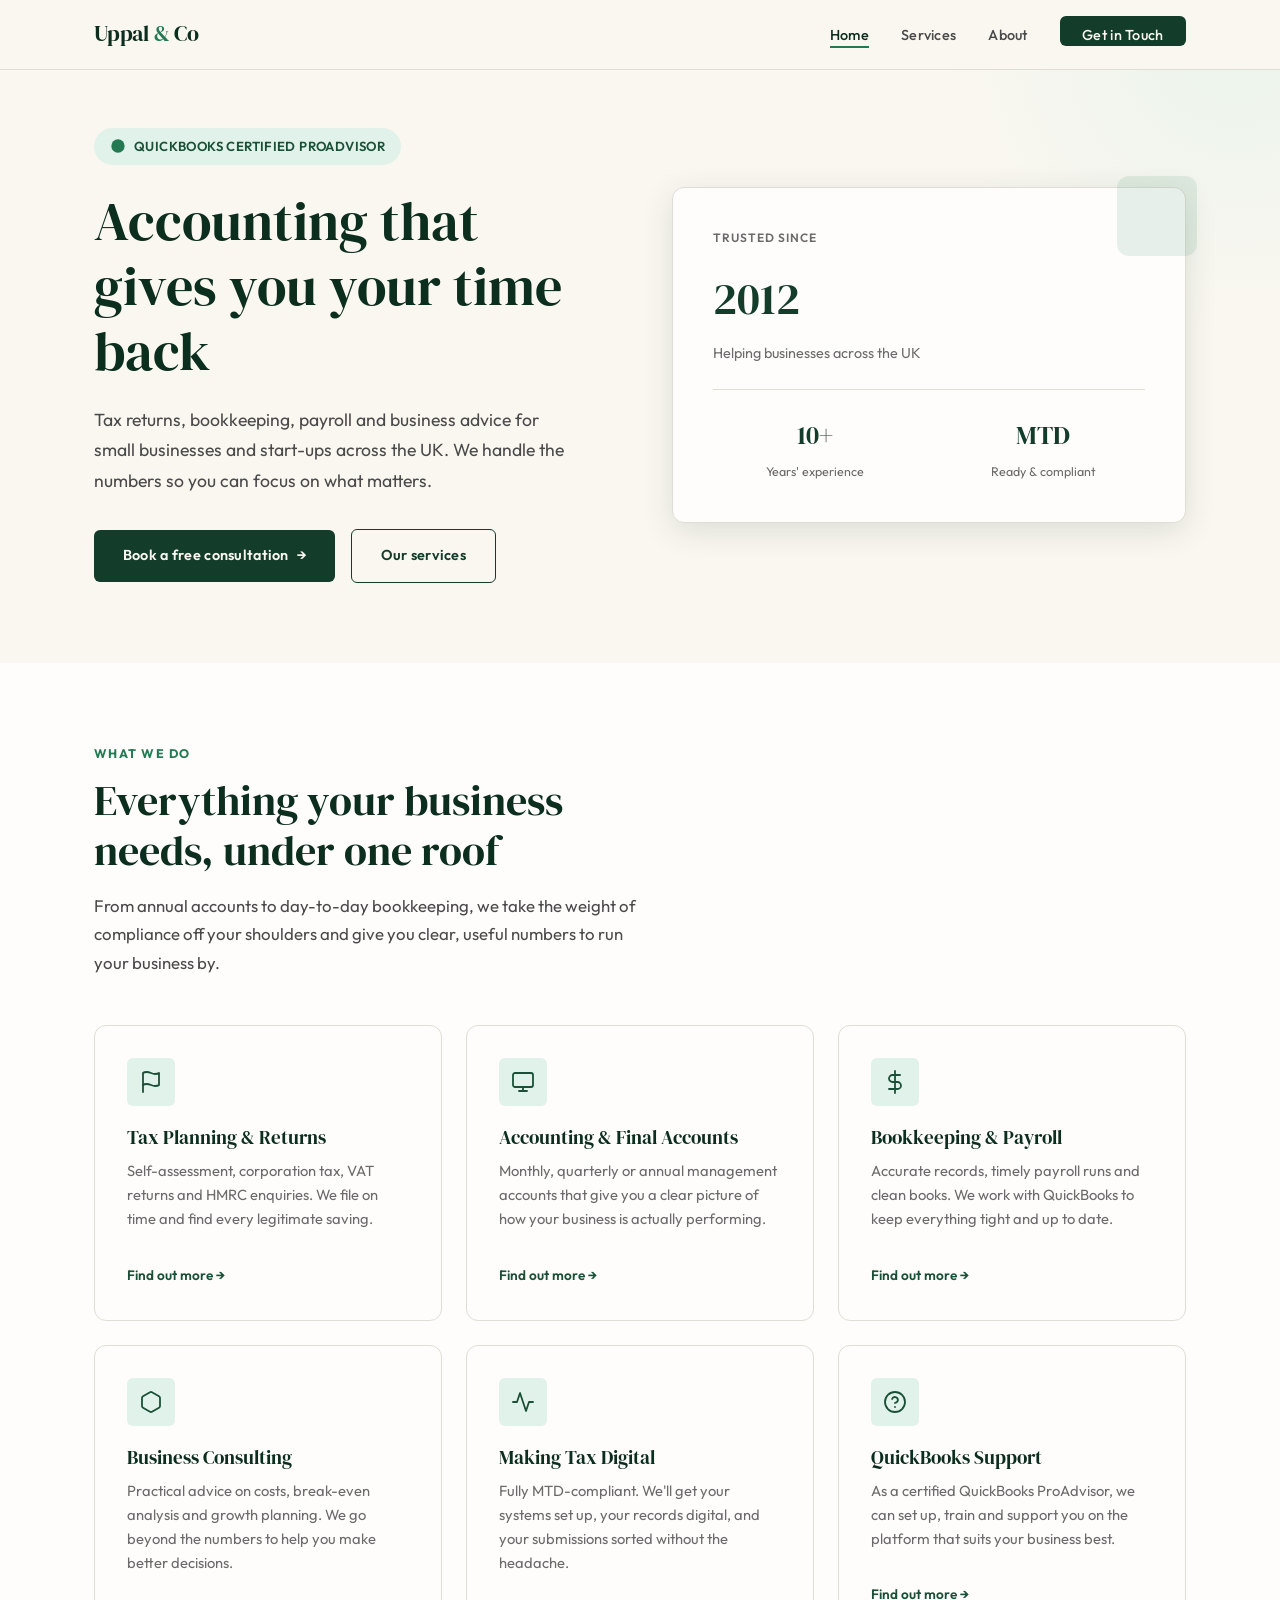
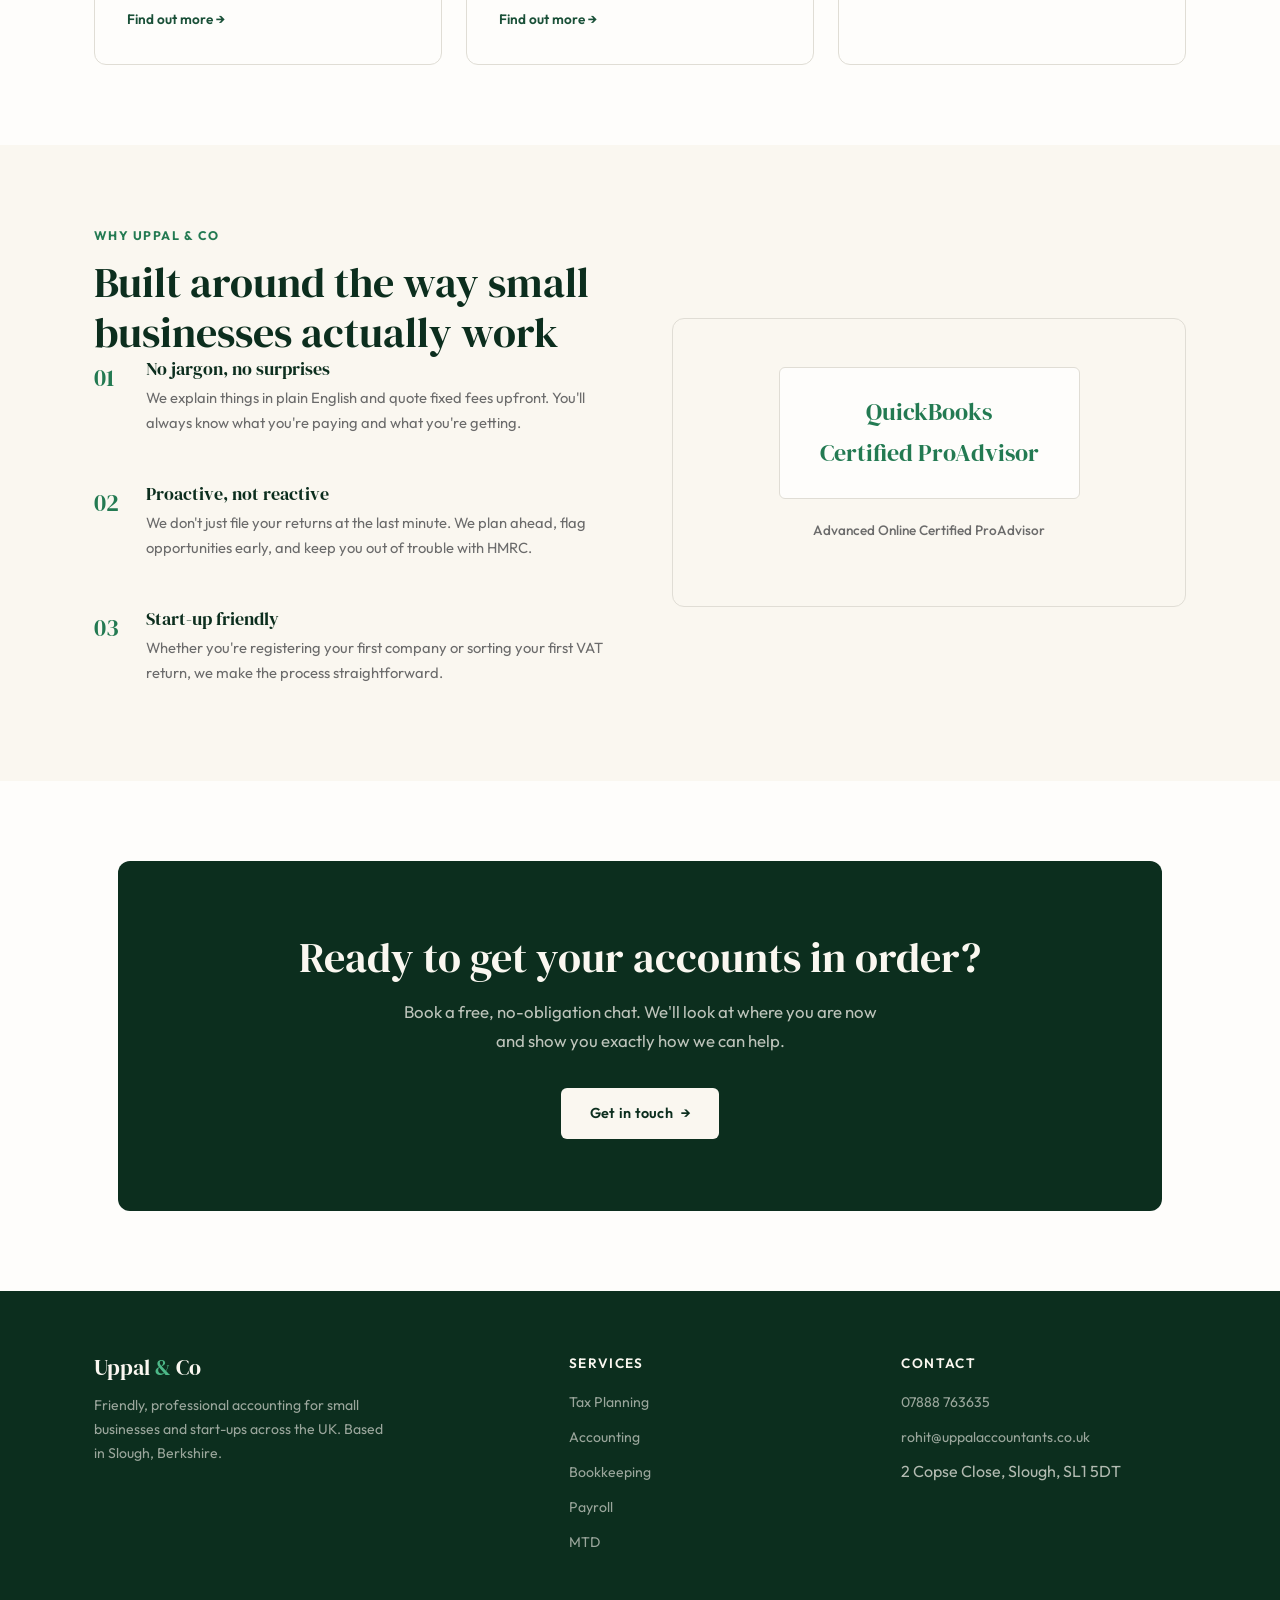
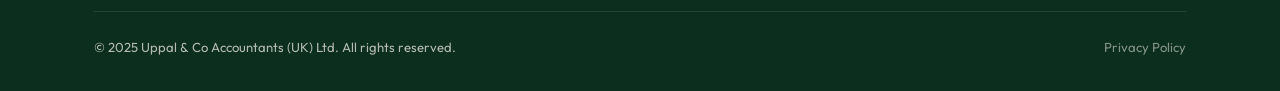
==== index.html @ 0b5987cd "Initial build: Uppal & Co portfolio site" ====
<!DOCTYPE html>
<html lang="en-GB">
<head>
    <meta charset="UTF-8">
    <meta name="viewport" content="width=device-width, initial-scale=1.0">
    <title>Uppal &amp; Co Accountants — Accounting, Tax &amp; Bookkeeping in Slough</title>
    <meta name="description" content="Friendly, professional accounting, tax planning and bookkeeping for small businesses and start-ups across the UK. Based in Slough.">
    <link rel="preconnect" href="https://fonts.googleapis.com">
    <link rel="preconnect" href="https://fonts.gstatic.com" crossorigin>
    <link href="https://fonts.googleapis.com/css2?family=DM+Serif+Display&family=Outfit:wght@300;400;500;600;700&display=swap" rel="stylesheet">
    <link rel="stylesheet" href="css/styles.css">
</head>
<body>

    <!-- Navigation -->
    <nav class="nav">
        <div class="nav-inner">
            <a href="index.html" class="nav-logo">Uppal <span>&amp;</span> Co</a>
            <ul class="nav-links">
                <li><a href="index.html" class="active">Home</a></li>
                <li><a href="services.html">Services</a></li>
                <li><a href="about.html">About</a></li>
                <li><a href="contact.html" class="nav-cta">Get in Touch</a></li>
            </ul>
            <button class="nav-toggle" aria-label="Toggle navigation">
                <span></span>
                <span></span>
                <span></span>
            </button>
        </div>
    </nav>

    <!-- Hero -->
    <section class="hero">
        <div class="container hero-inner">
            <div class="hero-content">
                <div class="hero-badge">
                    <svg viewBox="0 0 24 24"><path d="M9 12l2 2 4-4"/><circle cx="12" cy="12" r="10"/></svg>
                    QuickBooks Certified ProAdvisor
                </div>
                <h1>Accounting that gives you your time back</h1>
                <p class="hero-sub">Tax returns, bookkeeping, payroll and business advice for small businesses and start-ups across the UK. We handle the numbers so you can focus on what matters.</p>
                <div class="hero-actions">
                    <a href="contact.html" class="btn btn-primary btn-arrow">Book a free consultation</a>
                    <a href="services.html" class="btn btn-outline">Our services</a>
                </div>
            </div>
            <div class="hero-visual fade-up">
                <div class="hero-card">
                    <div class="hero-card-accent"></div>
                    <div class="hero-card-label">Trusted Since</div>
                    <div class="hero-card-stat">2012</div>
                    <div class="hero-card-desc">Helping businesses across the UK</div>
                    <div class="hero-stat-row">
                        <div class="hero-mini-stat">
                            <div class="number">10+</div>
                            <div class="label">Years' experience</div>
                        </div>
                        <div class="hero-mini-stat">
                            <div class="number">MTD</div>
                            <div class="label">Ready &amp; compliant</div>
                        </div>
                    </div>
                </div>
            </div>
        </div>
    </section>

    <!-- Services Overview -->
    <section class="section" id="services">
        <div class="container">
            <div class="section-header fade-up">
                <div class="section-label">What We Do</div>
                <h2>Everything your business needs, under one roof</h2>
                <p>From annual accounts to day-to-day bookkeeping, we take the weight of compliance off your shoulders and give you clear, useful numbers to run your business by.</p>
            </div>
            <div class="services-grid">
                <div class="service-card fade-up">
                    <div class="service-card-icon">
                        <svg viewBox="0 0 24 24"><path d="M4 15s1-1 4-1 5 2 8 2 4-1 4-1V3s-1 1-4 1-5-2-8-2-4 1-4 1z"/><line x1="4" y1="22" x2="4" y2="15"/></svg>
                    </div>
                    <h3>Tax Planning &amp; Returns</h3>
                    <p>Self-assessment, corporation tax, VAT returns and HMRC enquiries. We file on time and find every legitimate saving.</p>
                    <a href="services.html" class="service-card-link">Find out more →</a>
                </div>
                <div class="service-card fade-up">
                    <div class="service-card-icon">
                        <svg viewBox="0 0 24 24"><rect x="2" y="3" width="20" height="14" rx="2" ry="2"/><line x1="8" y1="21" x2="16" y2="21"/><line x1="12" y1="17" x2="12" y2="21"/></svg>
                    </div>
                    <h3>Accounting &amp; Final Accounts</h3>
                    <p>Monthly, quarterly or annual management accounts that give you a clear picture of how your business is actually performing.</p>
                    <a href="services.html" class="service-card-link">Find out more →</a>
                </div>
                <div class="service-card fade-up">
                    <div class="service-card-icon">
                        <svg viewBox="0 0 24 24"><path d="M12 1v22M17 5H9.5a3.5 3.5 0 000 7h5a3.5 3.5 0 010 7H6"/></svg>
                    </div>
                    <h3>Bookkeeping &amp; Payroll</h3>
                    <p>Accurate records, timely payroll runs and clean books. We work with QuickBooks to keep everything tight and up to date.</p>
                    <a href="services.html" class="service-card-link">Find out more →</a>
                </div>
                <div class="service-card fade-up">
                    <div class="service-card-icon">
                        <svg viewBox="0 0 24 24"><path d="M21 16V8a2 2 0 00-1-1.73l-7-4a2 2 0 00-2 0l-7 4A2 2 0 003 8v8a2 2 0 001 1.73l7 4a2 2 0 002 0l7-4A2 2 0 0021 16z"/></svg>
                    </div>
                    <h3>Business Consulting</h3>
                    <p>Practical advice on costs, break-even analysis and growth planning. We go beyond the numbers to help you make better decisions.</p>
                    <a href="services.html" class="service-card-link">Find out more →</a>
                </div>
                <div class="service-card fade-up">
                    <div class="service-card-icon">
                        <svg viewBox="0 0 24 24"><polyline points="22 12 18 12 15 21 9 3 6 12 2 12"/></svg>
                    </div>
                    <h3>Making Tax Digital</h3>
                    <p>Fully MTD-compliant. We'll get your systems set up, your records digital, and your submissions sorted without the headache.</p>
                    <a href="services.html" class="service-card-link">Find out more →</a>
                </div>
                <div class="service-card fade-up">
                    <div class="service-card-icon">
                        <svg viewBox="0 0 24 24"><circle cx="12" cy="12" r="10"/><path d="M9.09 9a3 3 0 015.83 1c0 2-3 3-3 3"/><line x1="12" y1="17" x2="12.01" y2="17"/></svg>
                    </div>
                    <h3>QuickBooks Support</h3>
                    <p>As a certified QuickBooks ProAdvisor, we can set up, train and support you on the platform that suits your business best.</p>
                    <a href="services.html" class="service-card-link">Find out more →</a>
                </div>
            </div>
        </div>
    </section>

    <!-- Why Choose Us -->
    <section class="section section-cream">
        <div class="container">
            <div class="trust-grid">
                <div class="fade-up">
                    <div class="section-label">Why Uppal &amp; Co</div>
                    <h2>Built around the way small businesses actually work</h2>
                    <div class="trust-features">
                        <div class="trust-feature">
                            <div class="trust-feature-num">01</div>
                            <div>
                                <h4>No jargon, no surprises</h4>
                                <p>We explain things in plain English and quote fixed fees upfront. You'll always know what you're paying and what you're getting.</p>
                            </div>
                        </div>
                        <div class="trust-feature">
                            <div class="trust-feature-num">02</div>
                            <div>
                                <h4>Proactive, not reactive</h4>
                                <p>We don't just file your returns at the last minute. We plan ahead, flag opportunities early, and keep you out of trouble with HMRC.</p>
                            </div>
                        </div>
                        <div class="trust-feature">
                            <div class="trust-feature-num">03</div>
                            <div>
                                <h4>Start-up friendly</h4>
                                <p>Whether you're registering your first company or sorting your first VAT return, we make the process straightforward.</p>
                            </div>
                        </div>
                    </div>
                </div>
                <div class="trust-image fade-up">
                    <div class="qb-badge">
                        <img src="https://quickbooks.intuit.com/cas/dam/IMAGE/A4rgc9ura/intuit-quickbooks-logo-horz.png" alt="QuickBooks Certified ProAdvisor" onerror="this.parentElement.innerHTML='<div style=&quot;font-family:DM Serif Display,serif;font-size:1.5rem;color:#237A52&quot;>QuickBooks<br>Certified ProAdvisor</div>'">
                    </div>
                    <p class="qb-text">Advanced Online Certified ProAdvisor</p>
                </div>
            </div>
        </div>
    </section>

    <!-- CTA -->
    <section class="section">
        <div class="container">
            <div class="cta-banner fade-up">
                <h2>Ready to get your accounts in order?</h2>
                <p>Book a free, no-obligation chat. We'll look at where you are now and show you exactly how we can help.</p>
                <a href="contact.html" class="btn btn-primary btn-arrow">Get in touch</a>
            </div>
        </div>
    </section>

    <!-- Footer -->
    <footer class="footer">
        <div class="container">
            <div class="footer-inner">
                <div class="footer-brand">
                    <h3>Uppal <span>&amp;</span> Co</h3>
                    <p>Friendly, professional accounting for small businesses and start-ups across the UK. Based in Slough, Berkshire.</p>
                </div>
                <div class="footer-col">
                    <h4>Services</h4>
                    <ul>
                        <li><a href="services.html">Tax Planning</a></li>
                        <li><a href="services.html">Accounting</a></li>
                        <li><a href="services.html">Bookkeeping</a></li>
                        <li><a href="services.html">Payroll</a></li>
                        <li><a href="services.html">MTD</a></li>
                    </ul>
                </div>
                <div class="footer-col">
                    <h4>Contact</h4>
                    <ul>
                        <li><a href="tel:+447888763635">07888 763635</a></li>
                        <li><a href="mailto:rohit@uppalaccountants.co.uk">rohit@uppalaccountants.co.uk</a></li>
                        <li>2 Copse Close, Slough, SL1 5DT</li>
                    </ul>
                </div>
            </div>
            <div class="footer-bottom">
                <span>&copy; 2025 Uppal &amp; Co Accountants (UK) Ltd. All rights reserved.</span>
                <div class="footer-legal">
                    <a href="#">Privacy Policy</a>
                </div>
            </div>
        </div>
    </footer>

    <script src="js/main.js"></script>
</body>
</html>
---- css/styles.css ----
/* ===================================
   Uppal & Co Accountants — Redesign
   Palette: Forest green + warm cream
   Fonts: DM Serif Display + Outfit
   =================================== */

/* --- Reset & Base --- */
*, *::before, *::after {
    margin: 0;
    padding: 0;
    box-sizing: border-box;
}

:root {
    --green-900: #0C2E1E;
    --green-800: #133D2A;
    --green-700: #1A5038;
    --green-600: #237A52;
    --green-500: #2E9B6A;
    --green-400: #4DB888;
    --green-100: #E0F2E9;
    --cream: #FAF7F0;
    --cream-dark: #EDE8DC;
    --warm-white: #FEFDFB;
    --text-dark: #1A1A1A;
    --text-mid: #4A4A4A;
    --text-light: #6B6B6B;
    --border: #E0DDD5;
    --shadow-sm: 0 1px 3px rgba(12, 46, 30, 0.06);
    --shadow-md: 0 4px 16px rgba(12, 46, 30, 0.08);
    --shadow-lg: 0 8px 32px rgba(12, 46, 30, 0.12);
    --radius: 6px;
    --radius-lg: 12px;
    --transition: 0.3s ease;
}

html {
    scroll-behavior: smooth;
    font-size: 16px;
}

body {
    font-family: 'Outfit', sans-serif;
    font-weight: 400;
    line-height: 1.7;
    color: var(--text-dark);
    background-color: var(--warm-white);
    -webkit-font-smoothing: antialiased;
}

img {
    max-width: 100%;
    height: auto;
    display: block;
}

a {
    color: var(--green-700);
    text-decoration: none;
    transition: color var(--transition);
}

a:hover {
    color: var(--green-500);
}

h1, h2, h3, h4 {
    font-family: 'DM Serif Display', serif;
    font-weight: 400;
    line-height: 1.2;
    color: var(--green-900);
}

h1 { font-size: clamp(2.2rem, 5vw, 3.4rem); }
h2 { font-size: clamp(1.8rem, 3.5vw, 2.6rem); }
h3 { font-size: clamp(1.3rem, 2.5vw, 1.6rem); }
h4 { font-size: 1.15rem; }

p {
    color: var(--text-mid);
    margin-bottom: 1rem;
}

.container {
    max-width: 1140px;
    margin: 0 auto;
    padding: 0 1.5rem;
}


/* --- Navigation --- */
.nav {
    position: fixed;
    top: 0;
    left: 0;
    right: 0;
    z-index: 1000;
    background: rgba(250, 247, 240, 0.92);
    backdrop-filter: blur(12px);
    -webkit-backdrop-filter: blur(12px);
    border-bottom: 1px solid var(--border);
    transition: box-shadow var(--transition);
}

.nav.scrolled {
    box-shadow: var(--shadow-sm);
}

.nav-inner {
    display: flex;
    align-items: center;
    justify-content: space-between;
    padding: 1rem 1.5rem;
    max-width: 1140px;
    margin: 0 auto;
}

.nav-logo {
    font-family: 'DM Serif Display', serif;
    font-size: 1.35rem;
    color: var(--green-900);
    letter-spacing: -0.01em;
}

.nav-logo span {
    color: var(--green-600);
}

.nav-links {
    display: flex;
    align-items: center;
    gap: 2rem;
    list-style: none;
}

.nav-links a {
    font-size: 0.9rem;
    font-weight: 500;
    color: var(--text-mid);
    letter-spacing: 0.02em;
    position: relative;
    padding-bottom: 2px;
}

.nav-links a::after {
    content: '';
    position: absolute;
    bottom: -2px;
    left: 0;
    width: 0;
    height: 2px;
    background: var(--green-600);
    transition: width var(--transition);
}

.nav-links a:hover,
.nav-links a.active {
    color: var(--green-900);
}

.nav-links a:hover::after,
.nav-links a.active::after {
    width: 100%;
}

.nav-cta {
    background: var(--green-800);
    color: var(--cream) !important;
    padding: 0.6rem 1.4rem;
    border-radius: var(--radius);
    font-weight: 500;
    font-size: 0.85rem;
    letter-spacing: 0.02em;
    transition: background var(--transition), transform var(--transition);
}

.nav-cta::after {
    display: none !important;
}

.nav-cta:hover {
    background: var(--green-700);
    color: var(--cream) !important;
    transform: translateY(-1px);
}

/* Mobile nav toggle */
.nav-toggle {
    display: none;
    background: none;
    border: none;
    cursor: pointer;
    padding: 0.5rem;
}

.nav-toggle span {
    display: block;
    width: 22px;
    height: 2px;
    background: var(--green-900);
    margin: 5px 0;
    transition: all var(--transition);
}


/* --- Hero --- */
.hero {
    padding: 8rem 0 5rem;
    background: var(--cream);
    position: relative;
    overflow: hidden;
}

.hero::before {
    content: '';
    position: absolute;
    top: -40%;
    right: -20%;
    width: 600px;
    height: 600px;
    background: radial-gradient(circle, var(--green-100) 0%, transparent 70%);
    opacity: 0.6;
    pointer-events: none;
}

.hero-inner {
    display: grid;
    grid-template-columns: 1fr 1fr;
    gap: 4rem;
    align-items: center;
    position: relative;
}

.hero-badge {
    display: inline-flex;
    align-items: center;
    gap: 0.5rem;
    background: var(--green-100);
    color: var(--green-700);
    font-size: 0.82rem;
    font-weight: 600;
    padding: 0.45rem 1rem;
    border-radius: 100px;
    margin-bottom: 1.5rem;
    letter-spacing: 0.03em;
    text-transform: uppercase;
}

.hero-badge svg {
    width: 16px;
    height: 16px;
    fill: var(--green-600);
}

.hero h1 {
    margin-bottom: 1.25rem;
}

.hero-sub {
    font-size: 1.1rem;
    color: var(--text-mid);
    line-height: 1.75;
    margin-bottom: 2rem;
    max-width: 480px;
}

.hero-actions {
    display: flex;
    gap: 1rem;
    align-items: center;
}

.hero-visual {
    position: relative;
}

.hero-card {
    background: var(--warm-white);
    border: 1px solid var(--border);
    border-radius: var(--radius-lg);
    padding: 2.5rem;
    box-shadow: var(--shadow-lg);
    position: relative;
}

.hero-card-label {
    font-size: 0.75rem;
    font-weight: 600;
    text-transform: uppercase;
    letter-spacing: 0.08em;
    color: var(--text-light);
    margin-bottom: 0.75rem;
}

.hero-card-stat {
    font-family: 'DM Serif Display', serif;
    font-size: 2.8rem;
    color: var(--green-800);
    margin-bottom: 0.25rem;
}

.hero-card-desc {
    font-size: 0.9rem;
    color: var(--text-light);
}

.hero-card-accent {
    position: absolute;
    top: -12px;
    right: -12px;
    width: 80px;
    height: 80px;
    background: var(--green-600);
    border-radius: var(--radius-lg);
    opacity: 0.1;
}

.hero-stat-row {
    display: grid;
    grid-template-columns: 1fr 1fr;
    gap: 1.5rem;
    margin-top: 1.5rem;
    padding-top: 1.5rem;
    border-top: 1px solid var(--border);
}

.hero-mini-stat {
    text-align: center;
}

.hero-mini-stat .number {
    font-family: 'DM Serif Display', serif;
    font-size: 1.6rem;
    color: var(--green-800);
}

.hero-mini-stat .label {
    font-size: 0.78rem;
    color: var(--text-light);
    margin-top: 0.2rem;
}


/* --- Buttons --- */
.btn {
    display: inline-flex;
    align-items: center;
    gap: 0.5rem;
    font-family: 'Outfit', sans-serif;
    font-weight: 600;
    font-size: 0.9rem;
    padding: 0.85rem 1.8rem;
    border-radius: var(--radius);
    border: none;
    cursor: pointer;
    transition: all var(--transition);
    letter-spacing: 0.02em;
    text-decoration: none;
}

.btn-primary {
    background: var(--green-800);
    color: var(--cream);
}

.btn-primary:hover {
    background: var(--green-700);
    color: var(--cream);
    transform: translateY(-2px);
    box-shadow: var(--shadow-md);
}

.btn-outline {
    background: transparent;
    color: var(--green-800);
    border: 1.5px solid var(--green-800);
}

.btn-outline:hover {
    background: var(--green-800);
    color: var(--cream);
    transform: translateY(-2px);
}

.btn-arrow::after {
    content: '→';
    transition: transform var(--transition);
}

.btn-arrow:hover::after {
    transform: translateX(3px);
}


/* --- Section Shared --- */
.section {
    padding: 5rem 0;
}

.section-cream {
    background: var(--cream);
}

.section-green {
    background: var(--green-900);
    color: var(--cream);
}

.section-green h2,
.section-green h3,
.section-green h4 {
    color: var(--cream);
}

.section-green p {
    color: rgba(250, 247, 240, 0.8);
}

.section-label {
    font-size: 0.78rem;
    font-weight: 700;
    text-transform: uppercase;
    letter-spacing: 0.12em;
    color: var(--green-600);
    margin-bottom: 0.75rem;
}

.section-green .section-label {
    color: var(--green-400);
}

.section-header {
    max-width: 560px;
    margin-bottom: 3rem;
}

.section-header.centered {
    text-align: center;
    margin-left: auto;
    margin-right: auto;
}

.section-header p {
    margin-top: 1rem;
    font-size: 1.05rem;
}


/* --- Services Grid (Homepage) --- */
.services-grid {
    display: grid;
    grid-template-columns: repeat(3, 1fr);
    gap: 1.5rem;
}

.service-card {
    background: var(--warm-white);
    border: 1px solid var(--border);
    border-radius: var(--radius-lg);
    padding: 2rem;
    transition: all var(--transition);
    position: relative;
    overflow: hidden;
}

.service-card:hover {
    transform: translateY(-4px);
    box-shadow: var(--shadow-md);
    border-color: var(--green-400);
}

.service-card-icon {
    width: 48px;
    height: 48px;
    background: var(--green-100);
    border-radius: var(--radius);
    display: flex;
    align-items: center;
    justify-content: center;
    margin-bottom: 1.25rem;
}

.service-card-icon svg {
    width: 24px;
    height: 24px;
    stroke: var(--green-700);
    fill: none;
    stroke-width: 1.8;
    stroke-linecap: round;
    stroke-linejoin: round;
}

.service-card h3 {
    margin-bottom: 0.6rem;
    font-size: 1.2rem;
}

.service-card p {
    font-size: 0.92rem;
    line-height: 1.65;
    color: var(--text-light);
}

.service-card-link {
    display: inline-flex;
    align-items: center;
    gap: 0.4rem;
    font-size: 0.85rem;
    font-weight: 600;
    color: var(--green-700);
    margin-top: 1rem;
}

.service-card-link:hover {
    gap: 0.6rem;
}


/* --- Why Choose Us / Trust --- */
.trust-grid {
    display: grid;
    grid-template-columns: 1fr 1fr;
    gap: 4rem;
    align-items: center;
}

.trust-features {
    display: flex;
    flex-direction: column;
    gap: 2rem;
}

.trust-feature {
    display: flex;
    gap: 1.25rem;
    align-items: flex-start;
}

.trust-feature-num {
    font-family: 'DM Serif Display', serif;
    font-size: 1.5rem;
    color: var(--green-600);
    min-width: 32px;
}

.trust-feature h4 {
    margin-bottom: 0.3rem;
}

.trust-feature p {
    font-size: 0.92rem;
    color: var(--text-light);
}

.trust-image {
    background: var(--cream);
    border-radius: var(--radius-lg);
    padding: 3rem;
    text-align: center;
    border: 1px solid var(--border);
}

.trust-image .qb-badge {
    display: inline-block;
    background: var(--warm-white);
    padding: 1.5rem 2.5rem;
    border-radius: var(--radius);
    border: 1px solid var(--border);
    margin-bottom: 1.25rem;
}

.trust-image .qb-badge img {
    height: 60px;
    margin: 0 auto;
}

.trust-image .qb-text {
    font-size: 0.85rem;
    color: var(--text-light);
    font-weight: 500;
}


/* --- CTA Banner --- */
.cta-banner {
    text-align: center;
    padding: 4.5rem 2rem;
    border-radius: var(--radius-lg);
    background: var(--green-900);
    color: var(--cream);
    margin: 0 1.5rem;
}

.cta-banner h2 {
    color: var(--cream);
    margin-bottom: 1rem;
}

.cta-banner p {
    color: rgba(250, 247, 240, 0.75);
    max-width: 500px;
    margin: 0 auto 2rem;
    font-size: 1.05rem;
}

.cta-banner .btn-primary {
    background: var(--cream);
    color: var(--green-900);
}

.cta-banner .btn-primary:hover {
    background: var(--cream-dark);
    color: var(--green-900);
}


/* --- Services Page --- */
.services-hero {
    padding: 8rem 0 3rem;
    background: var(--cream);
}

.service-detail {
    padding: 4rem 0;
    border-bottom: 1px solid var(--border);
}

.service-detail:last-of-type {
    border-bottom: none;
}

.service-detail-inner {
    display: grid;
    grid-template-columns: 1fr 1.2fr;
    gap: 4rem;
    align-items: start;
}

.service-detail-inner.reversed {
    grid-template-columns: 1.2fr 1fr;
}

.service-detail-inner.reversed .service-detail-content {
    order: 2;
}

.service-detail-inner.reversed .service-detail-list {
    order: 1;
}

.service-detail h3 {
    margin-bottom: 1rem;
}

.service-detail p {
    font-size: 0.95rem;
}

.service-list {
    list-style: none;
    display: flex;
    flex-direction: column;
    gap: 0.65rem;
}

.service-list li {
    display: flex;
    align-items: center;
    gap: 0.75rem;
    font-size: 0.92rem;
    color: var(--text-mid);
    padding: 0.6rem 1rem;
    background: var(--cream);
    border-radius: var(--radius);
    border: 1px solid var(--border);
}

.service-list li svg {
    width: 18px;
    height: 18px;
    stroke: var(--green-600);
    fill: none;
    stroke-width: 2;
    flex-shrink: 0;
}


/* --- About Page --- */
.about-hero {
    padding: 8rem 0 3rem;
    background: var(--cream);
}

.about-content {
    display: grid;
    grid-template-columns: 1fr 1fr;
    gap: 4rem;
    align-items: start;
}

.about-values {
    display: grid;
    grid-template-columns: 1fr 1fr;
    gap: 1.5rem;
    margin-top: 3rem;
}

.value-card {
    background: var(--cream);
    border: 1px solid var(--border);
    border-radius: var(--radius-lg);
    padding: 1.75rem;
}

.value-card h4 {
    margin-bottom: 0.5rem;
}

.value-card p {
    font-size: 0.88rem;
    color: var(--text-light);
}

.credential-block {
    background: var(--warm-white);
    border: 1px solid var(--border);
    border-radius: var(--radius-lg);
    padding: 2.5rem;
    text-align: center;
}

.credential-block .badge-img {
    height: 80px;
    margin: 0 auto 1.25rem;
}

.credential-block h3 {
    margin-bottom: 0.5rem;
    font-size: 1.3rem;
}

.credential-block p {
    font-size: 0.9rem;
    color: var(--text-light);
    max-width: 360px;
    margin: 0 auto;
}


/* --- Contact Page --- */
.contact-hero {
    padding: 8rem 0 3rem;
    background: var(--cream);
}

.contact-grid {
    display: grid;
    grid-template-columns: 1fr 1.3fr;
    gap: 3rem;
}

.contact-info-block {
    display: flex;
    flex-direction: column;
    gap: 2rem;
}

.contact-item {
    display: flex;
    gap: 1rem;
    align-items: flex-start;
}

.contact-item-icon {
    width: 44px;
    height: 44px;
    background: var(--green-100);
    border-radius: var(--radius);
    display: flex;
    align-items: center;
    justify-content: center;
    flex-shrink: 0;
}

.contact-item-icon svg {
    width: 20px;
    height: 20px;
    stroke: var(--green-700);
    fill: none;
    stroke-width: 1.8;
}

.contact-item h4 {
    font-family: 'Outfit', sans-serif;
    font-weight: 600;
    font-size: 0.9rem;
    margin-bottom: 0.25rem;
}

.contact-item p,
.contact-item a {
    font-size: 0.92rem;
    color: var(--text-mid);
}

.contact-form {
    background: var(--cream);
    border: 1px solid var(--border);
    border-radius: var(--radius-lg);
    padding: 2.5rem;
}

.contact-form h3 {
    margin-bottom: 1.5rem;
}

.form-group {
    margin-bottom: 1.25rem;
}

.form-group label {
    display: block;
    font-size: 0.85rem;
    font-weight: 600;
    color: var(--text-dark);
    margin-bottom: 0.4rem;
}

.form-group input,
.form-group textarea,
.form-group select {
    width: 100%;
    font-family: 'Outfit', sans-serif;
    font-size: 0.92rem;
    padding: 0.75rem 1rem;
    border: 1px solid var(--border);
    border-radius: var(--radius);
    background: var(--warm-white);
    color: var(--text-dark);
    transition: border-color var(--transition);
}

.form-group input:focus,
.form-group textarea:focus,
.form-group select:focus {
    outline: none;
    border-color: var(--green-600);
}

.form-group textarea {
    resize: vertical;
    min-height: 120px;
}

.form-row {
    display: grid;
    grid-template-columns: 1fr 1fr;
    gap: 1rem;
}


/* --- Map --- */
.map-section {
    margin-top: 3rem;
}

.map-wrapper {
    border-radius: var(--radius-lg);
    overflow: hidden;
    border: 1px solid var(--border);
    height: 350px;
}

.map-wrapper iframe {
    width: 100%;
    height: 100%;
    border: none;
}


/* --- Footer --- */
.footer {
    background: var(--green-900);
    color: rgba(250, 247, 240, 0.7);
    padding: 4rem 0 2rem;
}

.footer-inner {
    display: grid;
    grid-template-columns: 1.5fr 1fr 1fr;
    gap: 3rem;
    margin-bottom: 3rem;
}

.footer-brand h3 {
    font-size: 1.4rem;
    color: var(--cream);
    margin-bottom: 0.75rem;
}

.footer-brand h3 span {
    color: var(--green-400);
}

.footer-brand p {
    font-size: 0.88rem;
    color: rgba(250, 247, 240, 0.6);
    max-width: 300px;
}

.footer-col h4 {
    font-family: 'Outfit', sans-serif;
    font-weight: 600;
    font-size: 0.85rem;
    text-transform: uppercase;
    letter-spacing: 0.1em;
    color: var(--cream);
    margin-bottom: 1rem;
}

.footer-col ul {
    list-style: none;
}

.footer-col ul li {
    margin-bottom: 0.5rem;
}

.footer-col ul a {
    color: rgba(250, 247, 240, 0.6);
    font-size: 0.88rem;
    transition: color var(--transition);
}

.footer-col ul a:hover {
    color: var(--cream);
}

.footer-bottom {
    border-top: 1px solid rgba(250, 247, 240, 0.1);
    padding-top: 1.5rem;
    display: flex;
    justify-content: space-between;
    align-items: center;
    font-size: 0.82rem;
}

.footer-legal {
    display: flex;
    gap: 1.5rem;
}

.footer-legal a {
    color: rgba(250, 247, 240, 0.5);
}

.footer-legal a:hover {
    color: var(--cream);
}


/* --- Animations --- */
.fade-up {
    opacity: 0;
    transform: translateY(24px);
    transition: opacity 0.6s ease, transform 0.6s ease;
}

.fade-up.visible {
    opacity: 1;
    transform: translateY(0);
}


/* --- Responsive --- */
@media (max-width: 968px) {
    .hero-inner {
        grid-template-columns: 1fr;
        gap: 2.5rem;
    }

    .hero-visual {
        max-width: 420px;
    }

    .services-grid {
        grid-template-columns: 1fr 1fr;
    }

    .trust-grid {
        grid-template-columns: 1fr;
        gap: 2.5rem;
    }

    .service-detail-inner,
    .service-detail-inner.reversed {
        grid-template-columns: 1fr;
        gap: 2rem;
    }

    .service-detail-inner.reversed .service-detail-content,
    .service-detail-inner.reversed .service-detail-list {
        order: unset;
    }

    .about-content {
        grid-template-columns: 1fr;
        gap: 2.5rem;
    }

    .about-values {
        grid-template-columns: 1fr 1fr;
    }

    .contact-grid {
        grid-template-columns: 1fr;
    }

    .footer-inner {
        grid-template-columns: 1fr 1fr;
    }
}

@media (max-width: 640px) {
    .nav-links {
        display: none;
        position: fixed;
        top: 0;
        left: 0;
        right: 0;
        bottom: 0;
        background: var(--cream);
        flex-direction: column;
        justify-content: center;
        align-items: center;
        gap: 2rem;
        z-index: 999;
    }

    .nav-links.open {
        display: flex;
    }

    .nav-links a {
        font-size: 1.2rem;
    }

    .nav-toggle {
        display: block;
        z-index: 1001;
    }

    .nav-toggle.open span:nth-child(1) {
        transform: rotate(45deg) translate(5px, 5px);
    }

    .nav-toggle.open span:nth-child(2) {
        opacity: 0;
    }

    .nav-toggle.open span:nth-child(3) {
        transform: rotate(-45deg) translate(5px, -5px);
    }

    .hero {
        padding: 7rem 0 3.5rem;
    }

    .hero-actions {
        flex-direction: column;
        align-items: flex-start;
    }

    .services-grid {
        grid-template-columns: 1fr;
    }

    .about-values {
        grid-template-columns: 1fr;
    }

    .form-row {
        grid-template-columns: 1fr;
    }

    .footer-inner {
        grid-template-columns: 1fr;
        gap: 2rem;
    }

    .footer-bottom {
        flex-direction: column;
        gap: 1rem;
        text-align: center;
    }

    .cta-banner {
        margin: 0 0.75rem;
        padding: 3rem 1.5rem;
    }
}
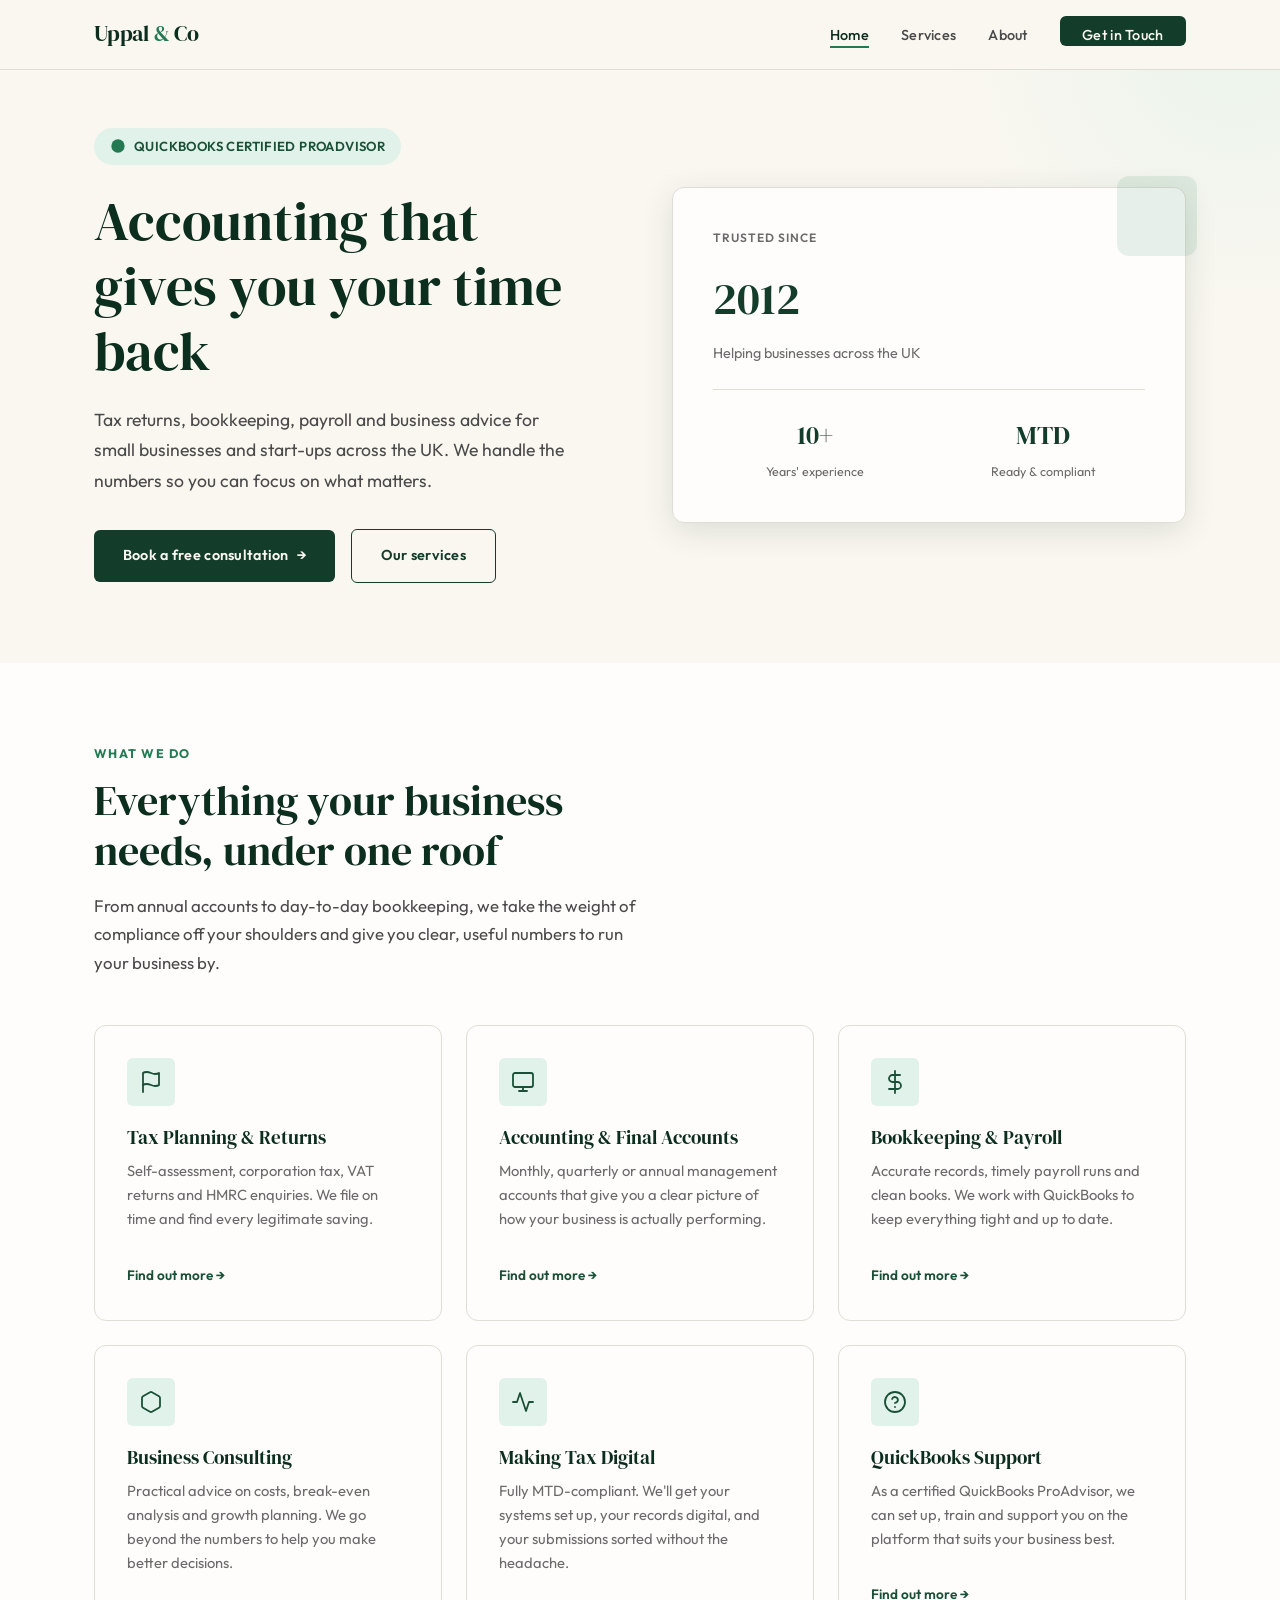
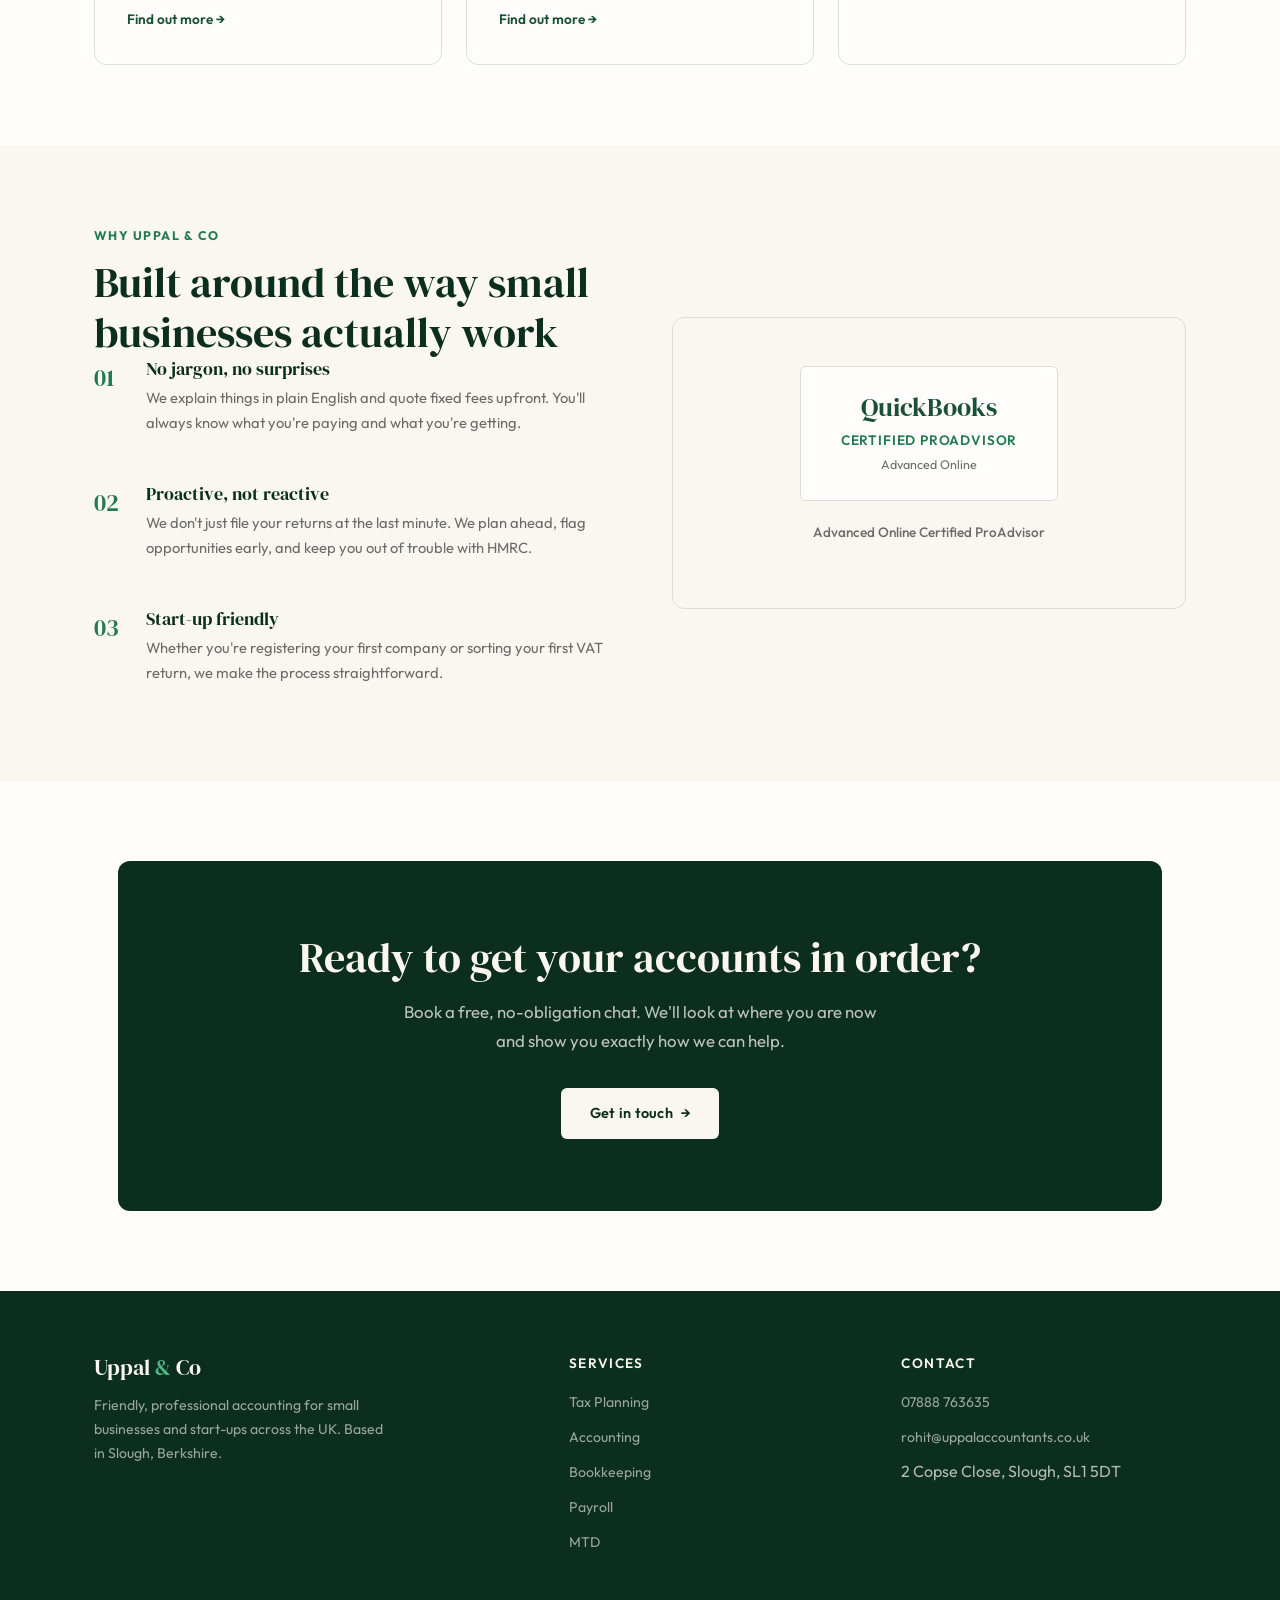
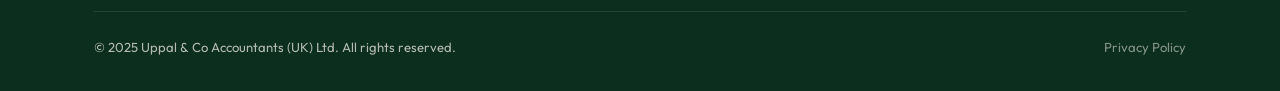
==== commit 7a650578: "Update branding elements and navigation styles across site" ====
--- a/index.html
+++ b/index.html
@@ -160,7 +160,9 @@
                 </div>
                 <div class="trust-image fade-up">
                     <div class="qb-badge">
-                        <img src="https://quickbooks.intuit.com/cas/dam/IMAGE/A4rgc9ura/intuit-quickbooks-logo-horz.png" alt="QuickBooks Certified ProAdvisor" onerror="this.parentElement.innerHTML='<div style=&quot;font-family:DM Serif Display,serif;font-size:1.5rem;color:#237A52&quot;>QuickBooks<br>Certified ProAdvisor</div>'">
+                        <div style="font-family:'DM Serif Display',serif;font-size:1.6rem;color:#1A5038;line-height:1.3;">QuickBooks</div>
+                        <div style="font-size:0.85rem;font-weight:600;color:#237A52;letter-spacing:0.06em;text-transform:uppercase;margin-top:0.3rem;">Certified ProAdvisor</div>
+                        <div style="font-size:0.78rem;color:#6B6B6B;margin-top:0.15rem;">Advanced Online</div>
                     </div>
                     <p class="qb-text">Advanced Online Certified ProAdvisor</p>
                 </div>
--- a/css/styles.css
+++ b/css/styles.css
@@ -163,6 +163,19 @@
     width: 100%;
 }
 
+.nav-links a.nav-cta,
+.nav-links a.nav-cta:hover,
+.nav-links a.nav-cta.active {
+    color: var(--cream) !important;
+}
+
+.nav-links a.nav-cta::after,
+.nav-links a.nav-cta:hover::after,
+.nav-links a.nav-cta.active::after {
+    display: none !important;
+    width: 0 !important;
+}
+
 .nav-cta {
     background: var(--green-800);
     color: var(--cream) !important;
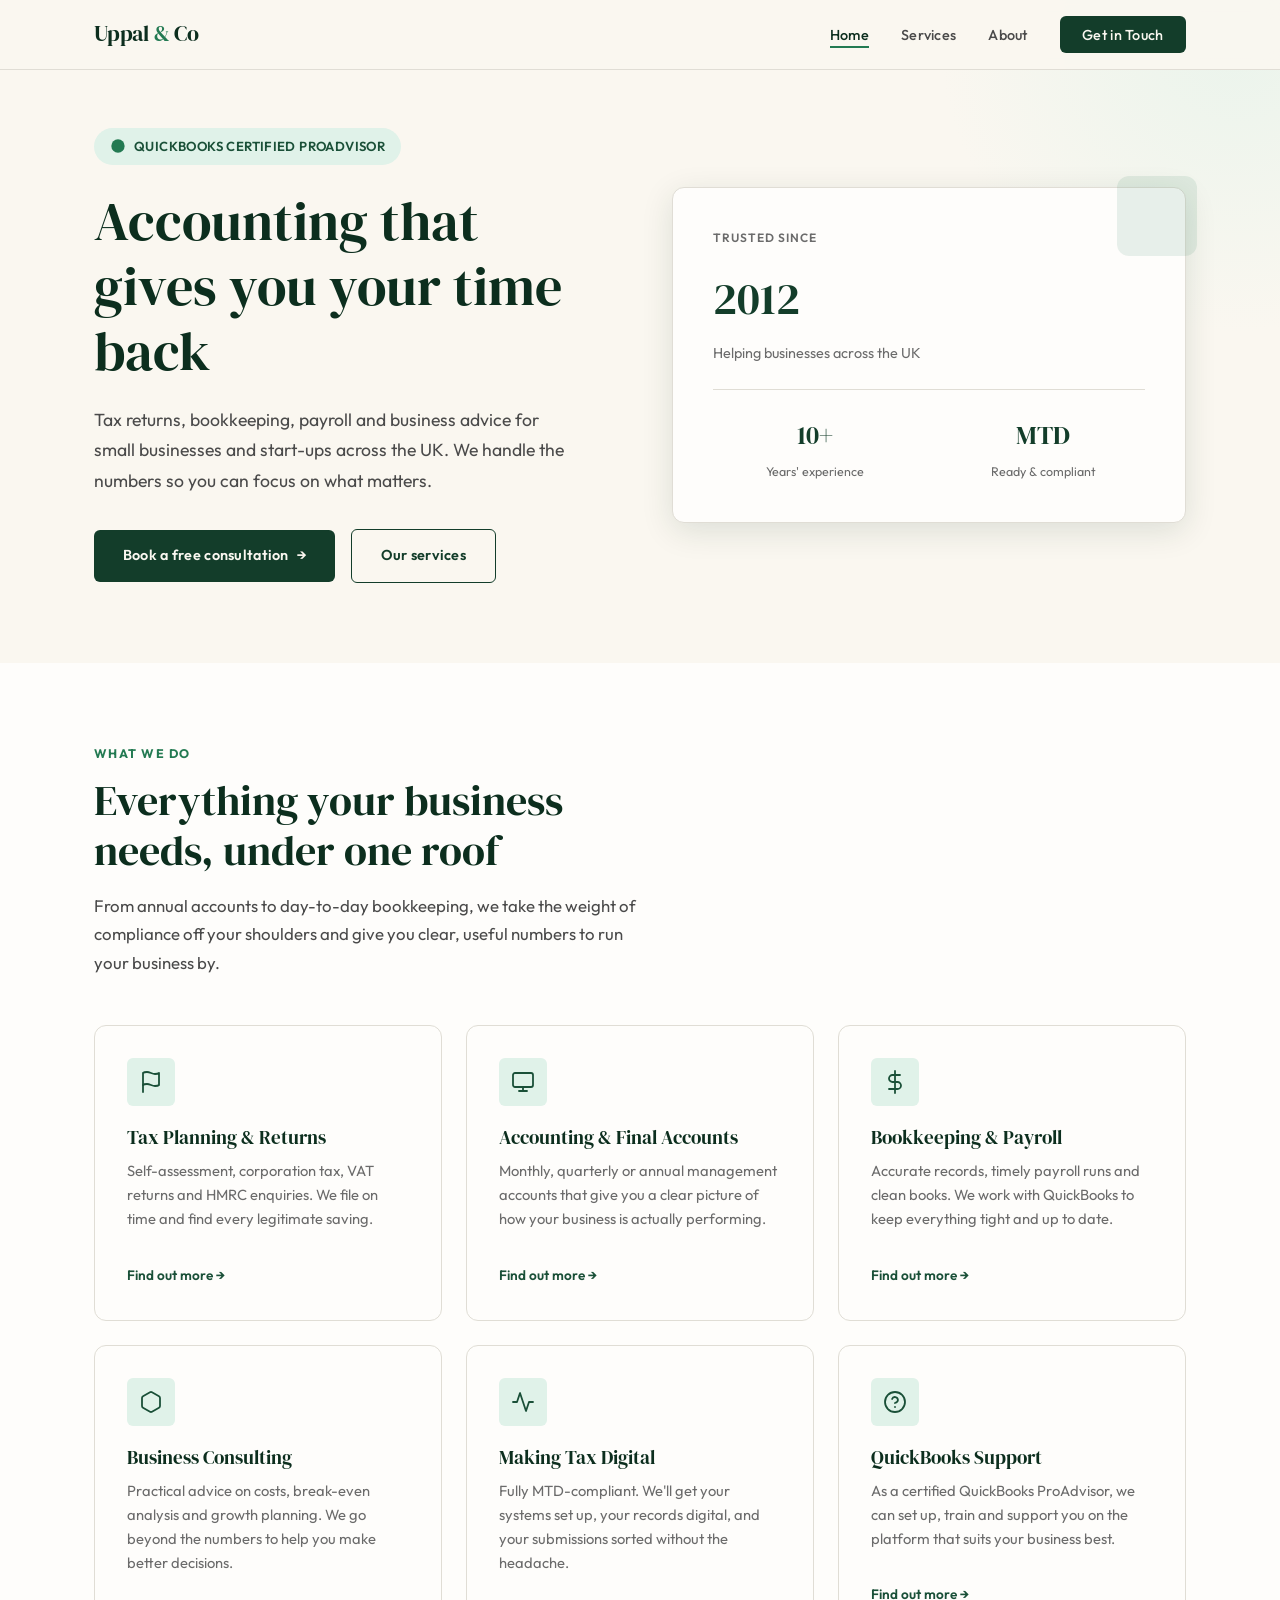
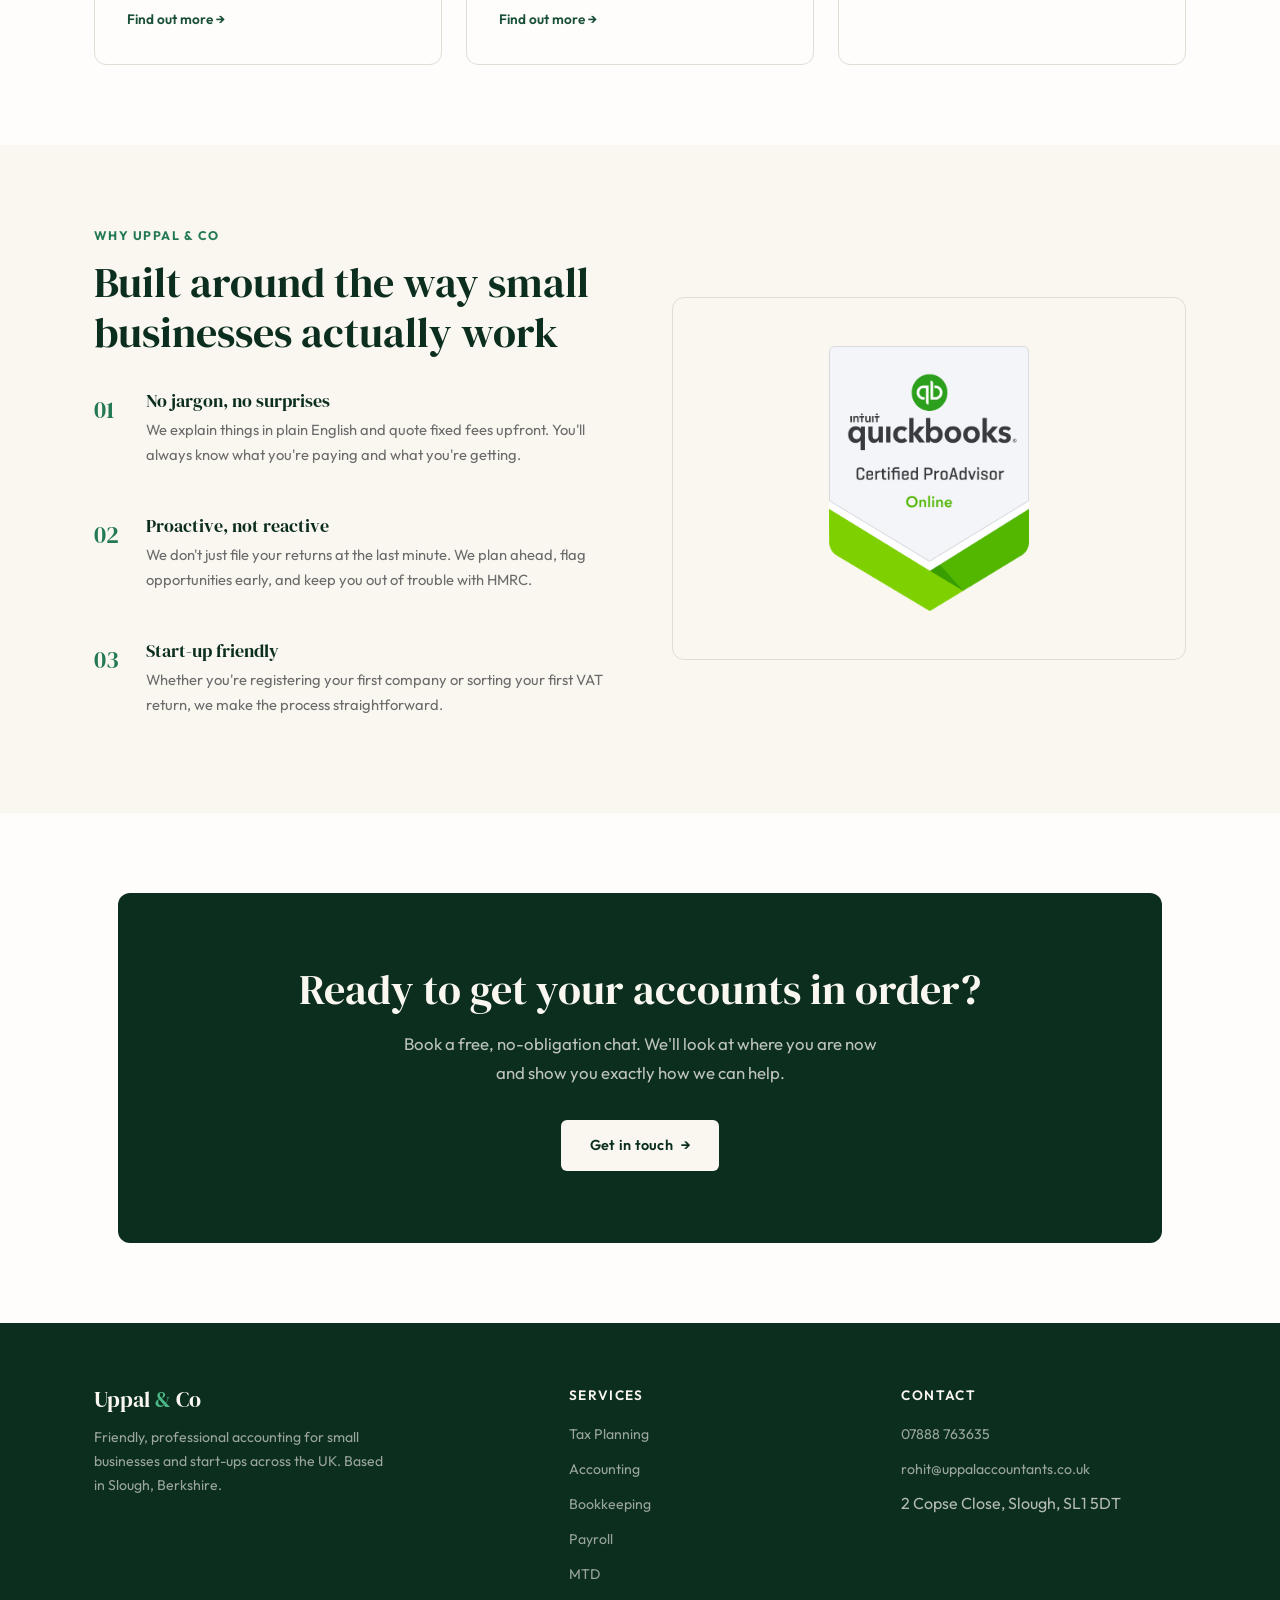
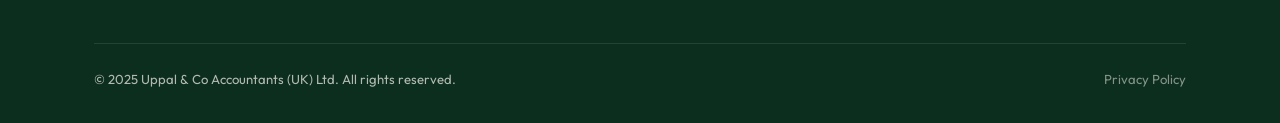
==== commit 524f9dd8: "Refactor code structure for improved readability and maintainability" ====
--- a/index.html
+++ b/index.html
@@ -159,12 +159,7 @@
                     </div>
                 </div>
                 <div class="trust-image fade-up">
-                    <div class="qb-badge">
-                        <div style="font-family:'DM Serif Display',serif;font-size:1.6rem;color:#1A5038;line-height:1.3;">QuickBooks</div>
-                        <div style="font-size:0.85rem;font-weight:600;color:#237A52;letter-spacing:0.06em;text-transform:uppercase;margin-top:0.3rem;">Certified ProAdvisor</div>
-                        <div style="font-size:0.78rem;color:#6B6B6B;margin-top:0.15rem;">Advanced Online</div>
-                    </div>
-                    <p class="qb-text">Advanced Online Certified ProAdvisor</p>
+                    <img src="assets/qb-badge.png" alt="QuickBooks Advanced Certified ProAdvisor Online" style="max-width:200px;margin:0 auto;">
                 </div>
             </div>
         </div>
--- a/css/styles.css
+++ b/css/styles.css
@@ -179,7 +179,7 @@
 .nav-cta {
     background: var(--green-800);
     color: var(--cream) !important;
-    padding: 0.6rem 1.4rem;
+    padding: 0.6rem 1.4rem !important;
     border-radius: var(--radius);
     font-weight: 500;
     font-size: 0.85rem;
@@ -541,6 +541,7 @@
     display: flex;
     flex-direction: column;
     gap: 2rem;
+    margin-top: 2rem;
 }
 
 .trust-feature {
@@ -814,6 +815,7 @@
 .contact-item a {
     font-size: 0.92rem;
     color: var(--text-mid);
+    margin-bottom: 0;
 }
 
 .contact-form {
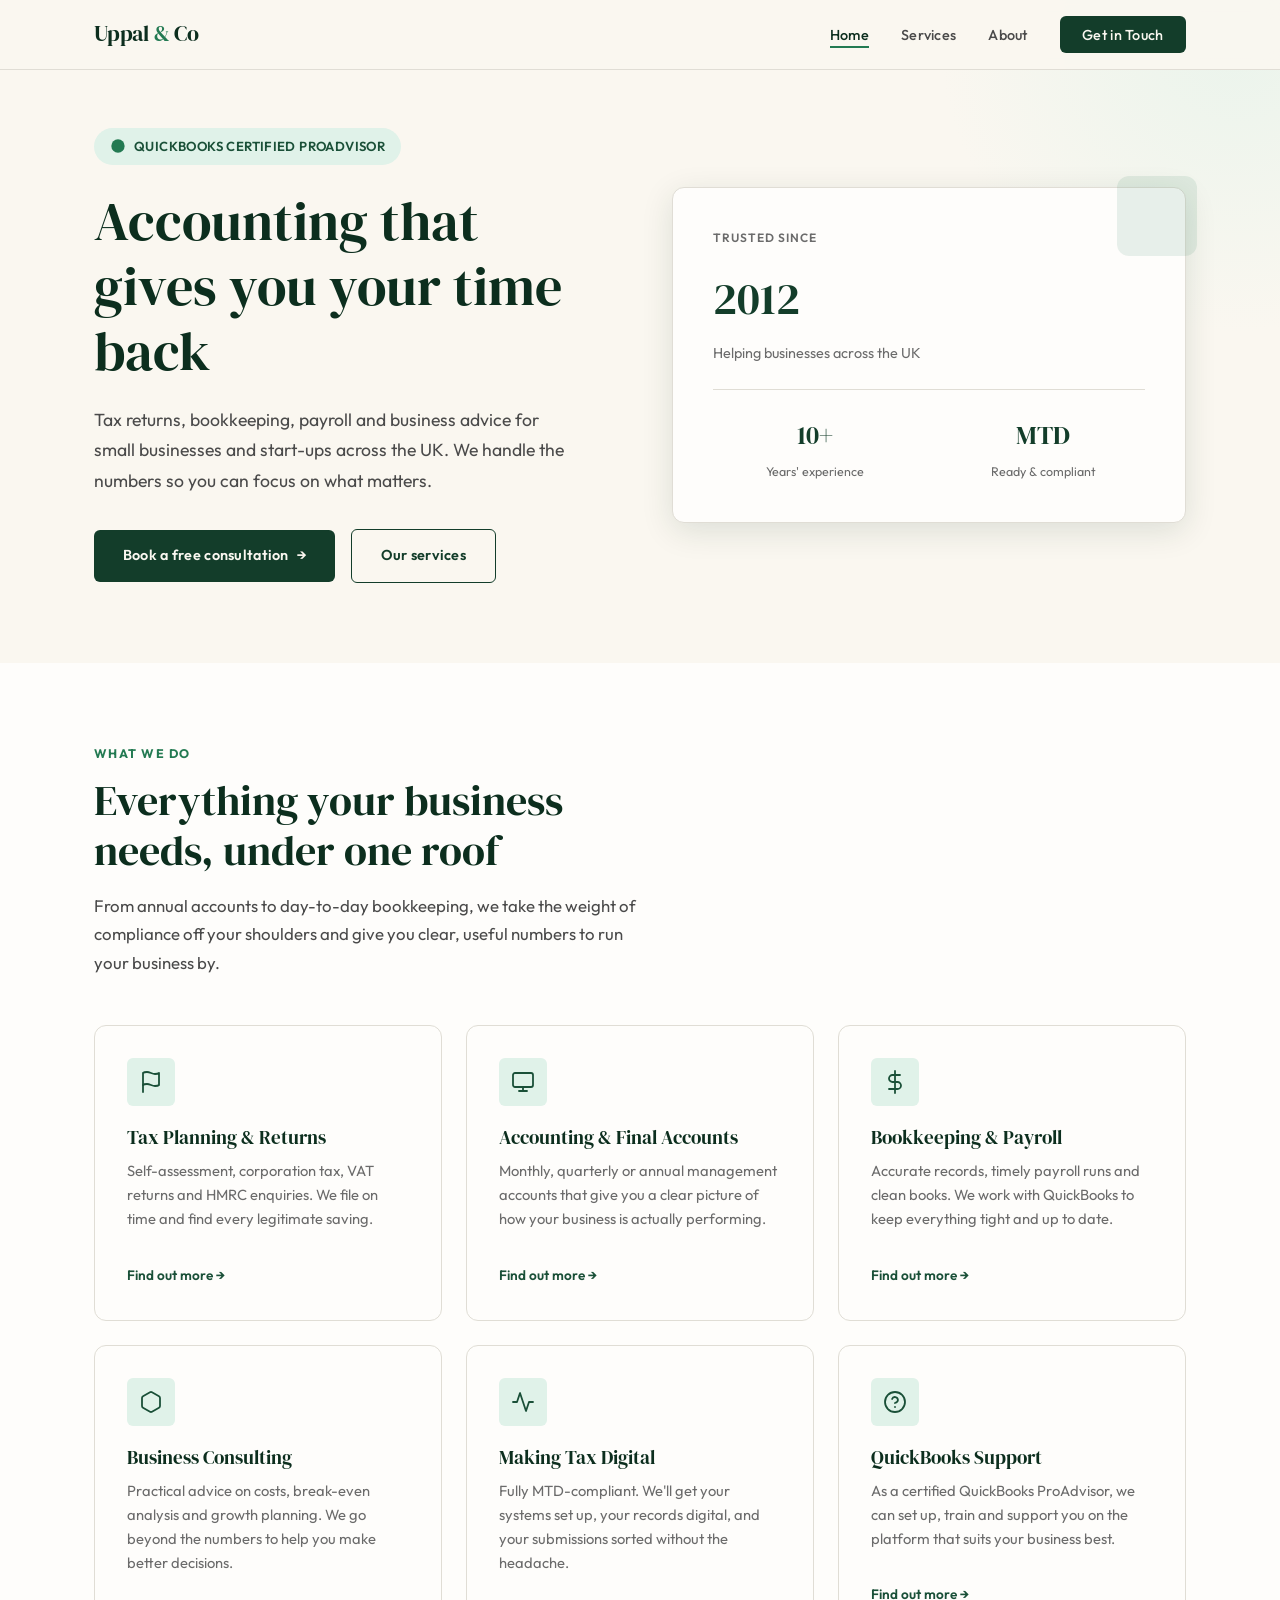
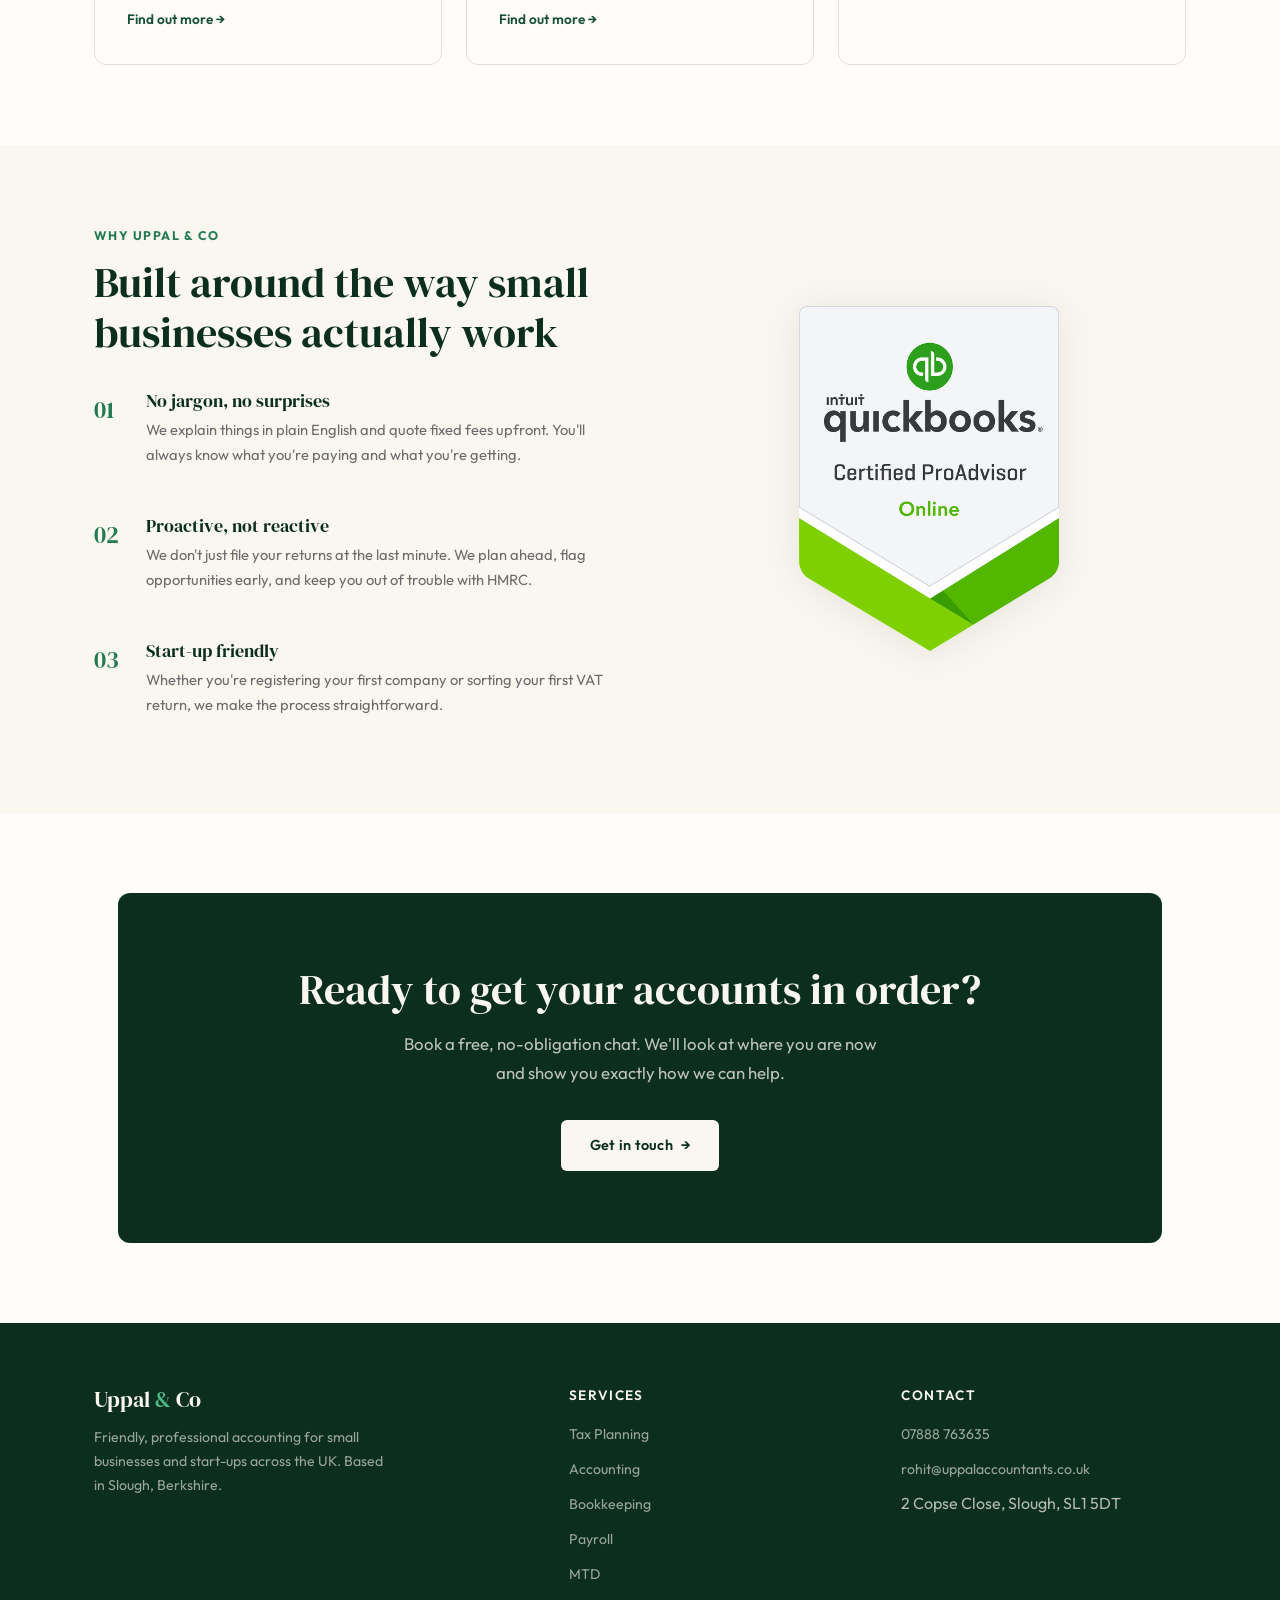
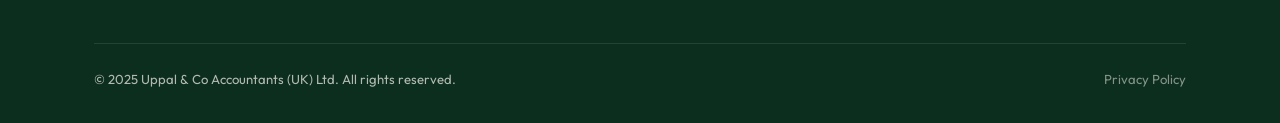
==== commit 322d05cf: "Enhance layout and styling for QuickBooks certification display across multiple pages" ====
--- a/index.html
+++ b/index.html
@@ -159,7 +159,7 @@
                     </div>
                 </div>
                 <div class="trust-image fade-up">
-                    <img src="assets/qb-badge.png" alt="QuickBooks Advanced Certified ProAdvisor Online" style="max-width:200px;margin:0 auto;">
+                    <img src="assets/qb-badge.png" alt="QuickBooks Certified ProAdvisor Online" style="max-width:260px;margin:0 auto;filter:drop-shadow(0 4px 20px rgba(0,0,0,0.08));">
                 </div>
             </div>
         </div>
--- a/css/styles.css
+++ b/css/styles.css
@@ -71,10 +71,10 @@
     color: var(--green-900);
 }
 
-h1 { font-size: clamp(2.2rem, 5vw, 3.4rem); }
-h2 { font-size: clamp(1.8rem, 3.5vw, 2.6rem); }
-h3 { font-size: clamp(1.3rem, 2.5vw, 1.6rem); }
-h4 { font-size: 1.15rem; }
+h1 { font-size: clamp(2.2rem, 5vw, 3.4rem); margin-bottom: 1.25rem; }
+h2 { font-size: clamp(1.8rem, 3.5vw, 2.6rem); margin-bottom: 1rem; }
+h3 { font-size: clamp(1.3rem, 2.5vw, 1.6rem); margin-bottom: 0.75rem; }
+h4 { font-size: 1.15rem; margin-bottom: 0.4rem; }
 
 p {
     color: var(--text-mid);
@@ -265,10 +265,6 @@
     fill: var(--green-600);
 }
 
-.hero h1 {
-    margin-bottom: 1.25rem;
-}
-
 .hero-sub {
     font-size: 1.1rem;
     color: var(--text-mid);
@@ -567,11 +563,9 @@
 }
 
 .trust-image {
-    background: var(--cream);
-    border-radius: var(--radius-lg);
-    padding: 3rem;
-    text-align: center;
-    border: 1px solid var(--border);
+    display: flex;
+    align-items: center;
+    justify-content: center;
 }
 
 .trust-image .qb-badge {
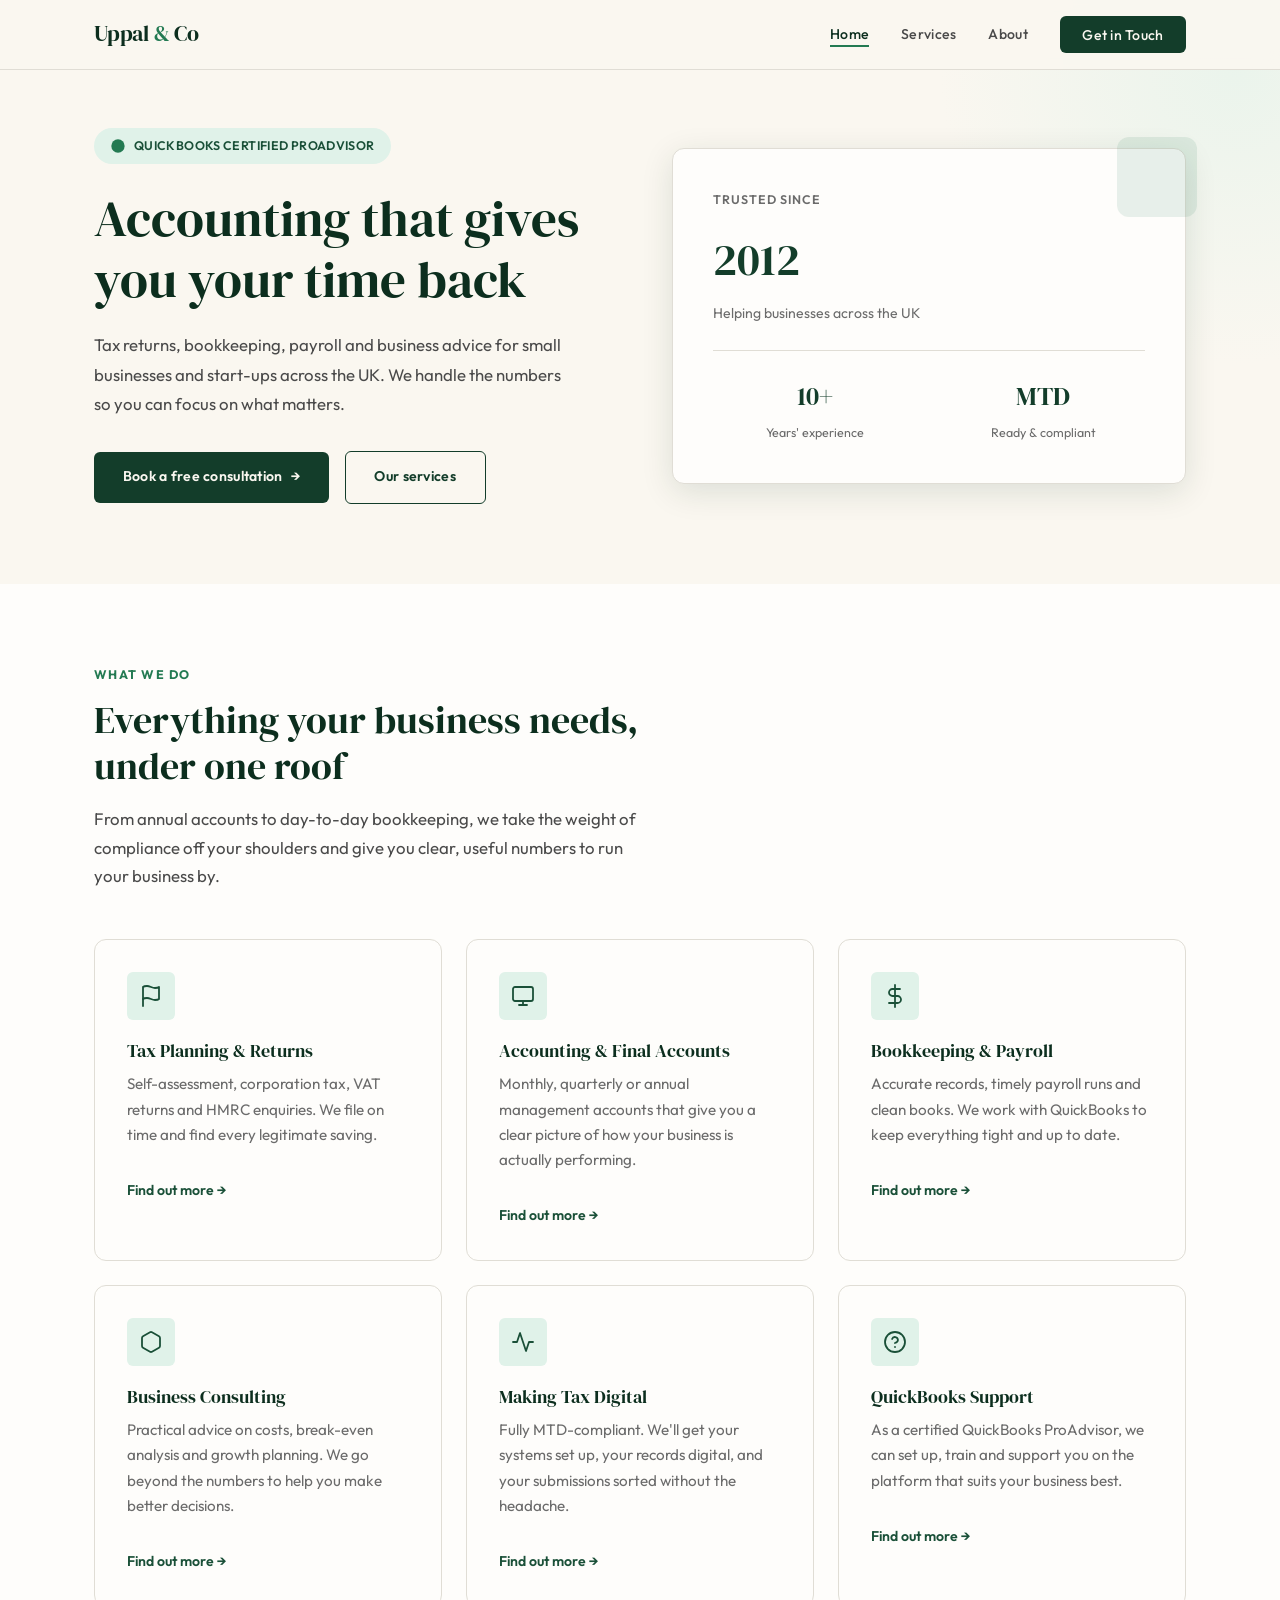
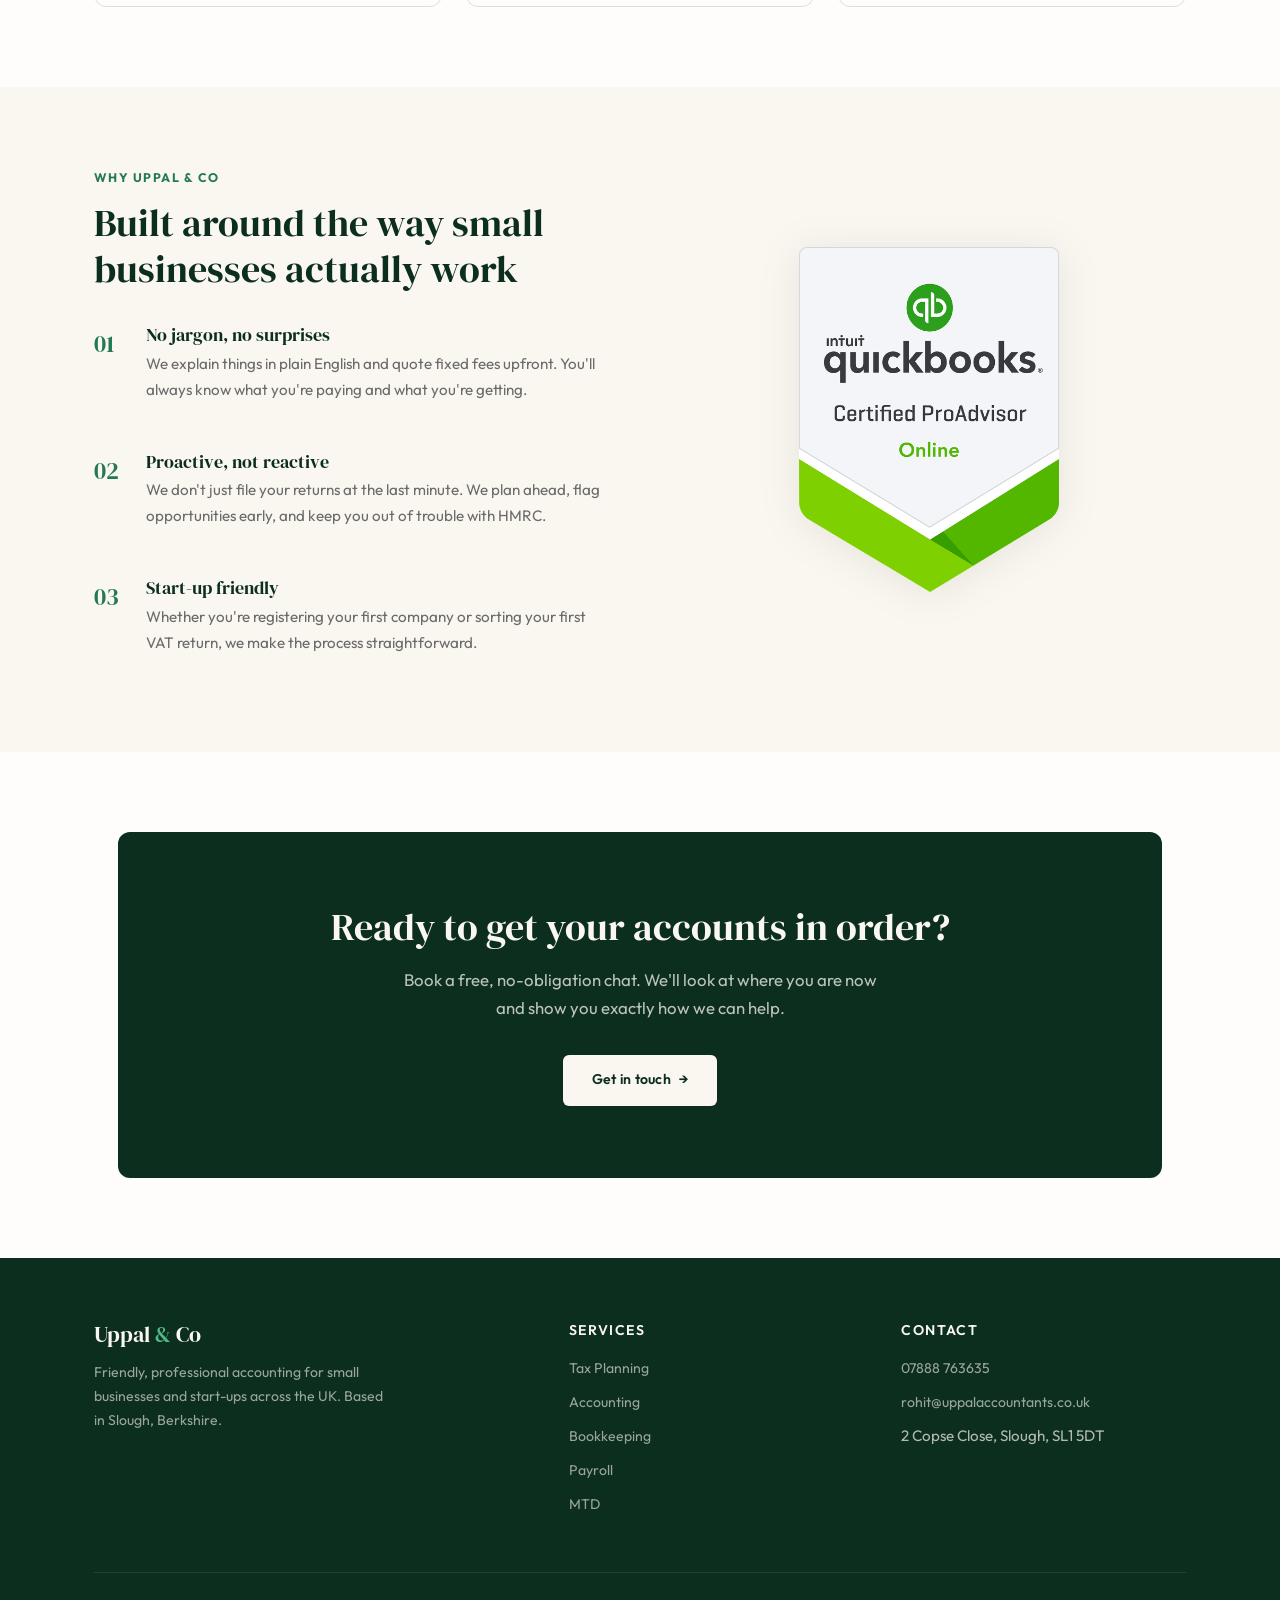
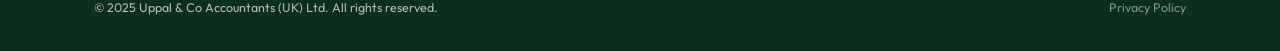
==== commit c700be1a: "Implement privacy policy page and update footer links across the site" ====
--- a/index.html
+++ b/index.html
@@ -206,7 +206,7 @@
             <div class="footer-bottom">
                 <span>&copy; 2025 Uppal &amp; Co Accountants (UK) Ltd. All rights reserved.</span>
                 <div class="footer-legal">
-                    <a href="#">Privacy Policy</a>
+                    <a href="privacy.html">Privacy Policy</a>
                 </div>
             </div>
         </div>
--- a/css/styles.css
+++ b/css/styles.css
@@ -32,6 +32,16 @@
     --radius: 6px;
     --radius-lg: 12px;
     --transition: 0.3s ease;
+
+    /* Type scale */
+    --text-xs: 0.78rem;     /* labels, badges, footer small */
+    --text-sm: 0.88rem;     /* captions, card meta, nav links */
+    --text-base: 0.95rem;   /* body text */
+    --text-md: 1.05rem;     /* lead paragraphs, section intros */
+    --text-lg: 1.15rem;     /* h4, card titles */
+    --text-xl: clamp(1.3rem, 2.5vw, 1.55rem);   /* h3 */
+    --text-2xl: clamp(1.75rem, 3.5vw, 2.4rem);  /* h2 */
+    --text-3xl: clamp(2.2rem, 5vw, 3.2rem);     /* h1 */
 }
 
 html {
@@ -42,6 +52,7 @@
 body {
     font-family: 'Outfit', sans-serif;
     font-weight: 400;
+    font-size: var(--text-base);
     line-height: 1.7;
     color: var(--text-dark);
     background-color: var(--warm-white);
@@ -71,10 +82,10 @@
     color: var(--green-900);
 }
 
-h1 { font-size: clamp(2.2rem, 5vw, 3.4rem); margin-bottom: 1.25rem; }
-h2 { font-size: clamp(1.8rem, 3.5vw, 2.6rem); margin-bottom: 1rem; }
-h3 { font-size: clamp(1.3rem, 2.5vw, 1.6rem); margin-bottom: 0.75rem; }
-h4 { font-size: 1.15rem; margin-bottom: 0.4rem; }
+h1 { font-size: var(--text-3xl); margin-bottom: 1.25rem; }
+h2 { font-size: var(--text-2xl); margin-bottom: 1rem; }
+h3 { font-size: var(--text-xl); margin-bottom: 0.75rem; }
+h4 { font-size: var(--text-lg); margin-bottom: 0.4rem; }
 
 p {
     color: var(--text-mid);
@@ -131,10 +142,16 @@
     align-items: center;
     gap: 2rem;
     list-style: none;
+    margin: 0;
+    padding: 0;
+}
+
+.nav-links li {
+    list-style: none;
 }
 
 .nav-links a {
-    font-size: 0.9rem;
+    font-size: var(--text-sm);
     font-weight: 500;
     color: var(--text-mid);
     letter-spacing: 0.02em;
@@ -182,7 +199,7 @@
     padding: 0.6rem 1.4rem !important;
     border-radius: var(--radius);
     font-weight: 500;
-    font-size: 0.85rem;
+    font-size: var(--text-sm);
     letter-spacing: 0.02em;
     transition: background var(--transition), transform var(--transition);
 }
@@ -250,7 +267,7 @@
     gap: 0.5rem;
     background: var(--green-100);
     color: var(--green-700);
-    font-size: 0.82rem;
+    font-size: var(--text-xs);
     font-weight: 600;
     padding: 0.45rem 1rem;
     border-radius: 100px;
@@ -266,7 +283,7 @@
 }
 
 .hero-sub {
-    font-size: 1.1rem;
+    font-size: var(--text-md);
     color: var(--text-mid);
     line-height: 1.75;
     margin-bottom: 2rem;
@@ -293,7 +310,7 @@
 }
 
 .hero-card-label {
-    font-size: 0.75rem;
+    font-size: var(--text-xs);
     font-weight: 600;
     text-transform: uppercase;
     letter-spacing: 0.08em;
@@ -309,7 +326,7 @@
 }
 
 .hero-card-desc {
-    font-size: 0.9rem;
+    font-size: var(--text-sm);
     color: var(--text-light);
 }
 
@@ -344,7 +361,7 @@
 }
 
 .hero-mini-stat .label {
-    font-size: 0.78rem;
+    font-size: var(--text-xs);
     color: var(--text-light);
     margin-top: 0.2rem;
 }
@@ -357,7 +374,7 @@
     gap: 0.5rem;
     font-family: 'Outfit', sans-serif;
     font-weight: 600;
-    font-size: 0.9rem;
+    font-size: var(--text-sm);
     padding: 0.85rem 1.8rem;
     border-radius: var(--radius);
     border: none;
@@ -426,7 +443,7 @@
 }
 
 .section-label {
-    font-size: 0.78rem;
+    font-size: var(--text-xs);
     font-weight: 700;
     text-transform: uppercase;
     letter-spacing: 0.12em;
@@ -451,7 +468,7 @@
 
 .section-header p {
     margin-top: 1rem;
-    font-size: 1.05rem;
+    font-size: var(--text-md);
 }
 
 
@@ -501,11 +518,11 @@
 
 .service-card h3 {
     margin-bottom: 0.6rem;
-    font-size: 1.2rem;
+    font-size: var(--text-lg);
 }
 
 .service-card p {
-    font-size: 0.92rem;
+    font-size: var(--text-base);
     line-height: 1.65;
     color: var(--text-light);
 }
@@ -514,7 +531,7 @@
     display: inline-flex;
     align-items: center;
     gap: 0.4rem;
-    font-size: 0.85rem;
+    font-size: var(--text-sm);
     font-weight: 600;
     color: var(--green-700);
     margin-top: 1rem;
@@ -558,7 +575,7 @@
 }
 
 .trust-feature p {
-    font-size: 0.92rem;
+    font-size: var(--text-base);
     color: var(--text-light);
 }
 
@@ -568,25 +585,6 @@
     justify-content: center;
 }
 
-.trust-image .qb-badge {
-    display: inline-block;
-    background: var(--warm-white);
-    padding: 1.5rem 2.5rem;
-    border-radius: var(--radius);
-    border: 1px solid var(--border);
-    margin-bottom: 1.25rem;
-}
-
-.trust-image .qb-badge img {
-    height: 60px;
-    margin: 0 auto;
-}
-
-.trust-image .qb-text {
-    font-size: 0.85rem;
-    color: var(--text-light);
-    font-weight: 500;
-}
 
 
 /* --- CTA Banner --- */
@@ -608,7 +606,7 @@
     color: rgba(250, 247, 240, 0.75);
     max-width: 500px;
     margin: 0 auto 2rem;
-    font-size: 1.05rem;
+    font-size: var(--text-md);
 }
 
 .cta-banner .btn-primary {
@@ -629,13 +627,10 @@
 }
 
 .service-detail {
-    padding: 4rem 0;
-    border-bottom: 1px solid var(--border);
-}
-
-.service-detail:last-of-type {
+    padding: 0;
     border-bottom: none;
 }
+
 
 .service-detail-inner {
     display: grid;
@@ -661,7 +656,7 @@
 }
 
 .service-detail p {
-    font-size: 0.95rem;
+    font-size: var(--text-base);
 }
 
 .service-list {
@@ -675,7 +670,7 @@
     display: flex;
     align-items: center;
     gap: 0.75rem;
-    font-size: 0.92rem;
+    font-size: var(--text-base);
     color: var(--text-mid);
     padding: 0.6rem 1rem;
     background: var(--cream);
@@ -725,7 +720,7 @@
 }
 
 .value-card p {
-    font-size: 0.88rem;
+    font-size: var(--text-sm);
     color: var(--text-light);
 }
 
@@ -748,7 +743,7 @@
 }
 
 .credential-block p {
-    font-size: 0.9rem;
+    font-size: var(--text-sm);
     color: var(--text-light);
     max-width: 360px;
     margin: 0 auto;
@@ -801,13 +796,13 @@
 .contact-item h4 {
     font-family: 'Outfit', sans-serif;
     font-weight: 600;
-    font-size: 0.9rem;
+    font-size: var(--text-sm);
     margin-bottom: 0.25rem;
 }
 
 .contact-item p,
 .contact-item a {
-    font-size: 0.92rem;
+    font-size: var(--text-base);
     color: var(--text-mid);
     margin-bottom: 0;
 }
@@ -829,7 +824,7 @@
 
 .form-group label {
     display: block;
-    font-size: 0.85rem;
+    font-size: var(--text-sm);
     font-weight: 600;
     color: var(--text-dark);
     margin-bottom: 0.4rem;
@@ -840,7 +835,7 @@
 .form-group select {
     width: 100%;
     font-family: 'Outfit', sans-serif;
-    font-size: 0.92rem;
+    font-size: var(--text-base);
     padding: 0.75rem 1rem;
     border: 1px solid var(--border);
     border-radius: var(--radius);
@@ -912,7 +907,7 @@
 }
 
 .footer-brand p {
-    font-size: 0.88rem;
+    font-size: var(--text-sm);
     color: rgba(250, 247, 240, 0.6);
     max-width: 300px;
 }
@@ -920,7 +915,7 @@
 .footer-col h4 {
     font-family: 'Outfit', sans-serif;
     font-weight: 600;
-    font-size: 0.85rem;
+    font-size: var(--text-sm);
     text-transform: uppercase;
     letter-spacing: 0.1em;
     color: var(--cream);
@@ -937,7 +932,7 @@
 
 .footer-col ul a {
     color: rgba(250, 247, 240, 0.6);
-    font-size: 0.88rem;
+    font-size: var(--text-sm);
     transition: color var(--transition);
 }
 
@@ -951,7 +946,7 @@
     display: flex;
     justify-content: space-between;
     align-items: center;
-    font-size: 0.82rem;
+    font-size: var(--text-xs);
 }
 
 .footer-legal {
@@ -1031,27 +1026,61 @@
 }
 
 @media (max-width: 640px) {
+    /* Mobile nav: fullscreen overlay */
     .nav-links {
         display: none;
         position: fixed;
         top: 0;
         left: 0;
         right: 0;
-        bottom: 0;
+        height: 100vh;
         background: var(--cream);
         flex-direction: column;
         justify-content: center;
         align-items: center;
-        gap: 2rem;
+        gap: 0;
         z-index: 999;
+        margin: 0;
+        padding: 0;
+        list-style: none;
     }
 
     .nav-links.open {
         display: flex;
     }
 
+    .nav-links li {
+        text-align: center;
+    }
+
     .nav-links a {
-        font-size: 1.2rem;
+        display: block;
+        font-size: 1.35rem;
+        padding: 1rem 2rem !important;
+        font-weight: 500;
+        color: var(--text-dark);
+        border-radius: 0;
+        background: none !important;
+    }
+
+    .nav-links a::after {
+        display: none !important;
+    }
+
+    .nav-links a.nav-cta {
+        color: var(--text-dark) !important;
+        background: none !important;
+        font-size: 1.35rem !important;
+        padding: 1rem 2rem !important;
+        border-radius: 0 !important;
+        font-weight: 500;
+        margin-top: 0;
+    }
+
+    .nav-links a.nav-cta:hover {
+        background: none !important;
+        color: var(--green-700) !important;
+        transform: none;
     }
 
     .nav-toggle {
@@ -1071,8 +1100,19 @@
         transform: rotate(-45deg) translate(5px, -5px);
     }
 
+    /* Page sections */
     .hero {
         padding: 7rem 0 3.5rem;
+    }
+
+    .services-hero,
+    .about-hero,
+    .contact-hero {
+        padding: 7rem 0 2.5rem;
+    }
+
+    .section {
+        padding: 3.5rem 0;
     }
 
     .hero-actions {
@@ -1107,4 +1147,10 @@
         margin: 0 0.75rem;
         padding: 3rem 1.5rem;
     }
-}
+
+    /* Service detail columns stack cleanly */
+    .service-detail-inner,
+    .service-detail-inner.reversed {
+        gap: 1.5rem;
+    }
+}
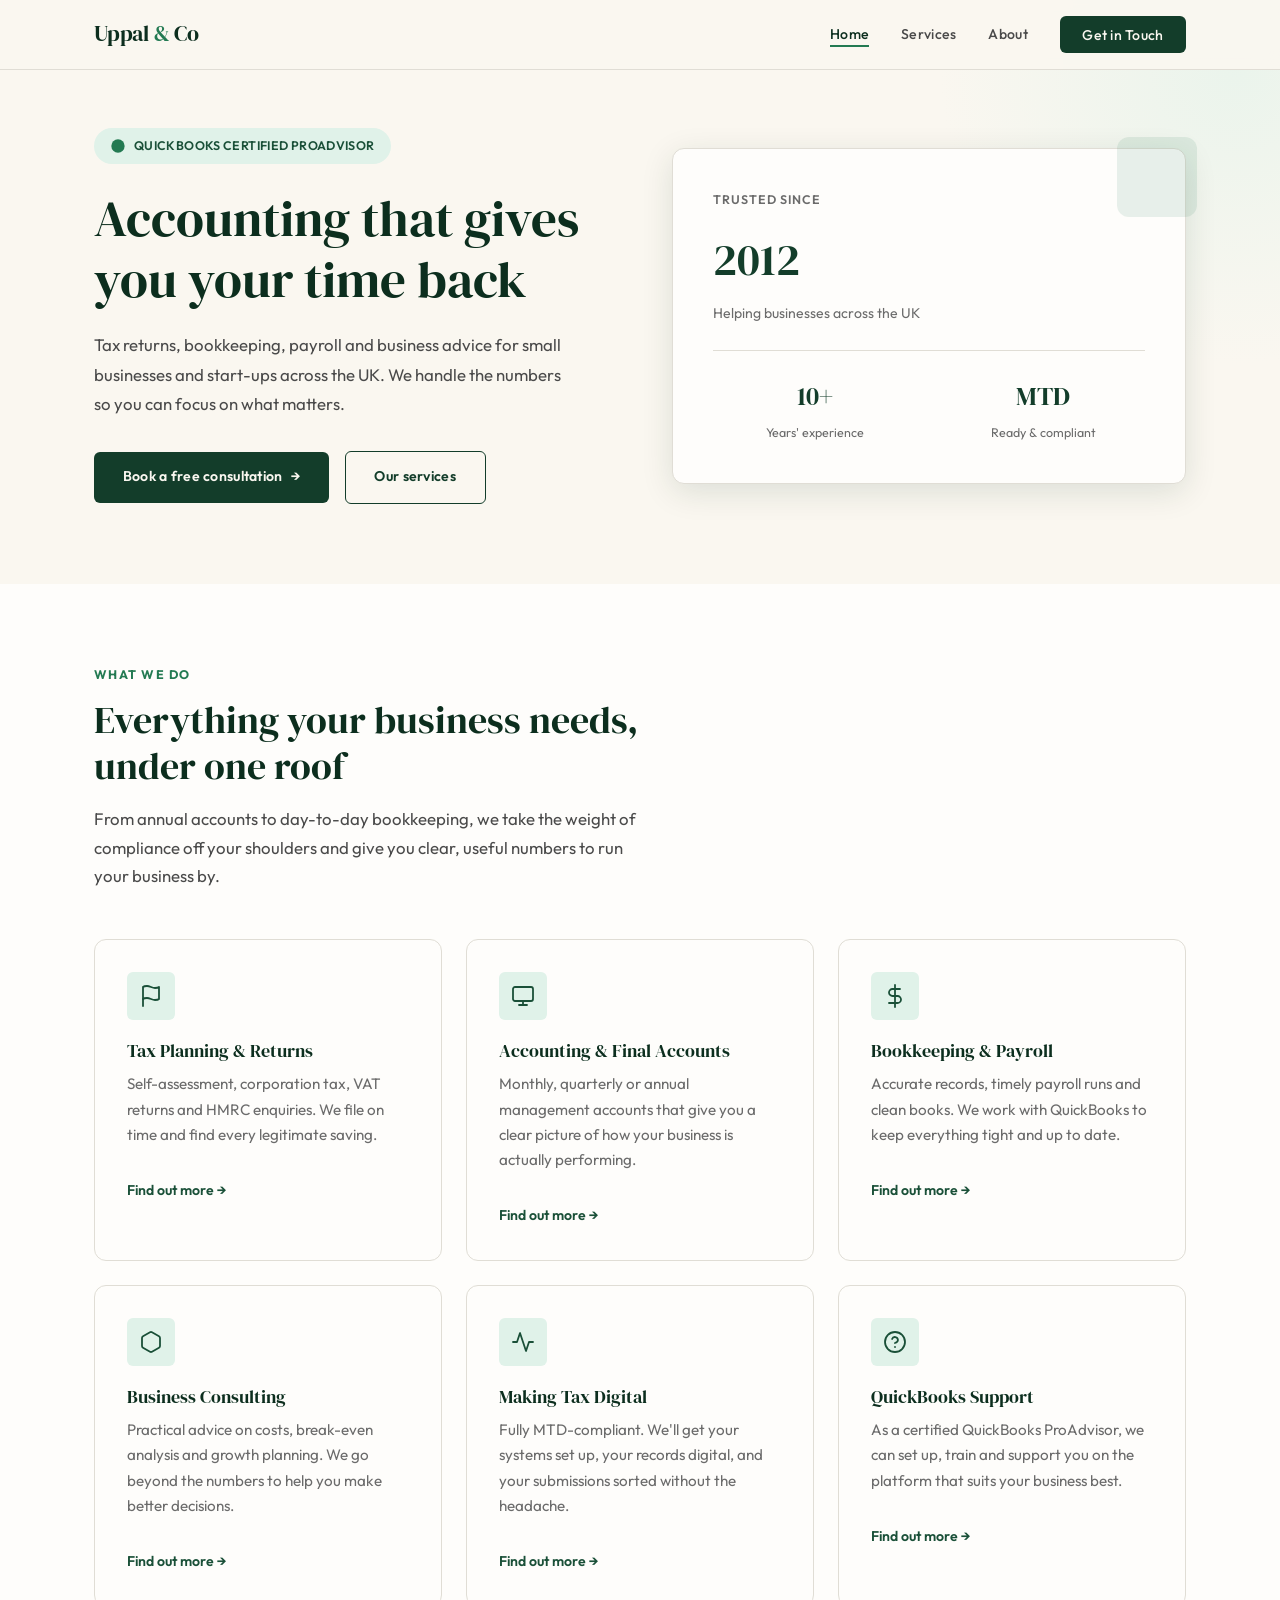
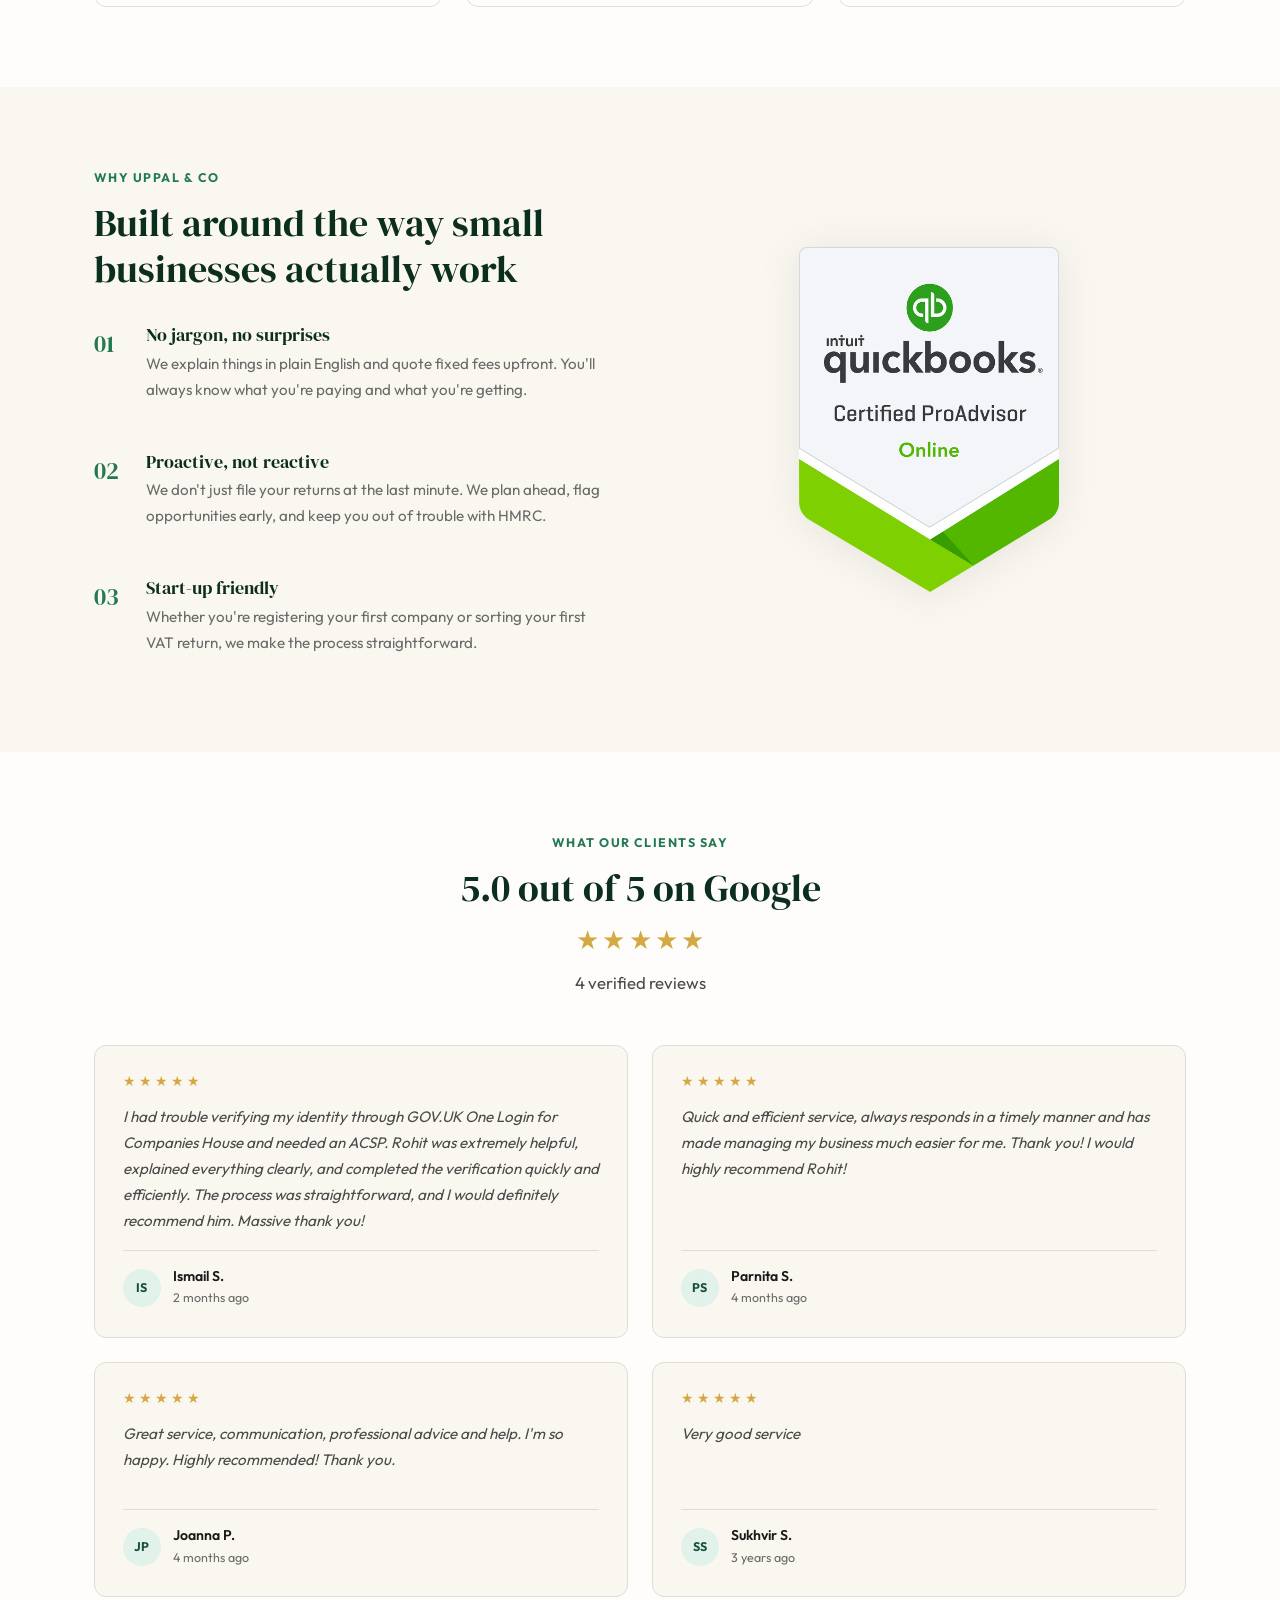
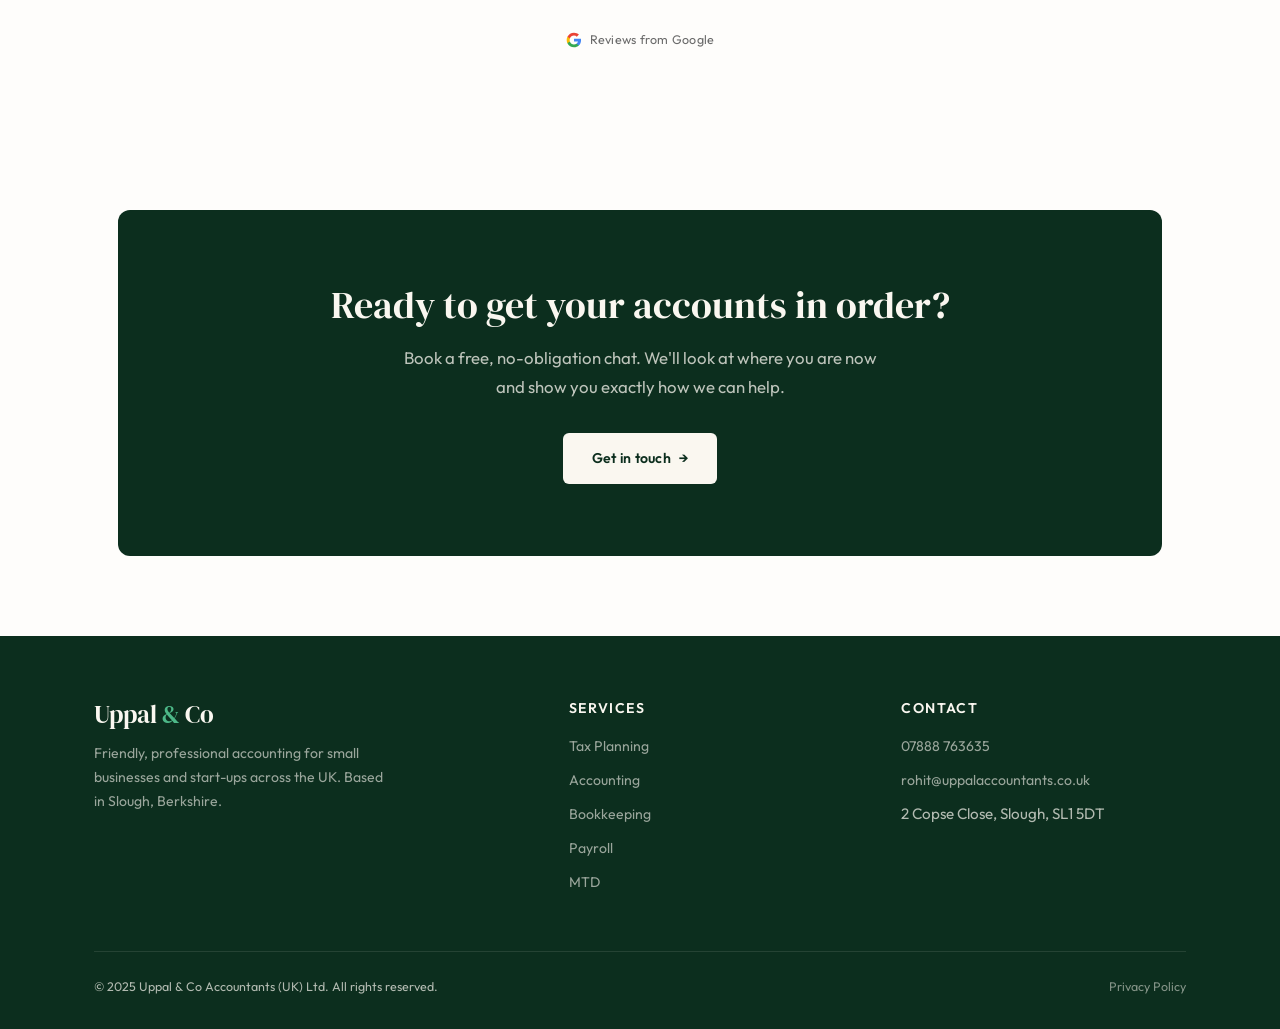
==== commit 880499ce: "Add Google reviews section to homepage 4 verified 5-star Google reviews displayed in a 2x2 card grid" ====
--- a/index.html
+++ b/index.html
@@ -165,6 +165,75 @@
         </div>
     </section>
 
+    <!-- Google Reviews -->
+    <section class="section" id="reviews">
+        <div class="container">
+            <div class="section-header centered fade-up">
+                <div class="section-label">What Our Clients Say</div>
+                <h2>5.0 out of 5 on Google</h2>
+                <div class="reviews-overall-stars">
+                    <span>★</span><span>★</span><span>★</span><span>★</span><span>★</span>
+                </div>
+                <p>4 verified reviews</p>
+            </div>
+            <div class="reviews-grid fade-up">
+                <div class="review-card">
+                    <div class="review-stars">★★★★★</div>
+                    <blockquote class="review-text">I had trouble verifying my identity through GOV.UK One Login for Companies House and needed an ACSP. Rohit was extremely helpful, explained everything clearly, and completed the verification quickly and efficiently. The process was straightforward, and I would definitely recommend him. Massive thank you!</blockquote>
+                    <div class="review-author">
+                        <div class="review-author-avatar">IS</div>
+                        <div>
+                            <div class="review-author-name">Ismail S.</div>
+                            <div class="review-author-date">2 months ago</div>
+                        </div>
+                    </div>
+                </div>
+                <div class="review-card">
+                    <div class="review-stars">★★★★★</div>
+                    <blockquote class="review-text">Quick and efficient service, always responds in a timely manner and has made managing my business much easier for me. Thank you! I would highly recommend Rohit!</blockquote>
+                    <div class="review-author">
+                        <div class="review-author-avatar">PS</div>
+                        <div>
+                            <div class="review-author-name">Parnita S.</div>
+                            <div class="review-author-date">4 months ago</div>
+                        </div>
+                    </div>
+                </div>
+                <div class="review-card">
+                    <div class="review-stars">★★★★★</div>
+                    <blockquote class="review-text">Great service, communication, professional advice and help. I'm so happy. Highly recommended! Thank you.</blockquote>
+                    <div class="review-author">
+                        <div class="review-author-avatar">JP</div>
+                        <div>
+                            <div class="review-author-name">Joanna P.</div>
+                            <div class="review-author-date">4 months ago</div>
+                        </div>
+                    </div>
+                </div>
+                <div class="review-card">
+                    <div class="review-stars">★★★★★</div>
+                    <blockquote class="review-text">Very good service</blockquote>
+                    <div class="review-author">
+                        <div class="review-author-avatar">SS</div>
+                        <div>
+                            <div class="review-author-name">Sukhvir S.</div>
+                            <div class="review-author-date">3 years ago</div>
+                        </div>
+                    </div>
+                </div>
+            </div>
+            <div class="reviews-source fade-up">
+                <svg class="reviews-google-icon" viewBox="0 0 24 24" xmlns="http://www.w3.org/2000/svg" aria-hidden="true">
+                    <path d="M22.56 12.25c0-.78-.07-1.53-.2-2.25H12v4.26h5.92c-.26 1.37-1.04 2.53-2.21 3.31v2.77h3.57c2.08-1.92 3.28-4.74 3.28-8.09z" fill="#4285F4"/>
+                    <path d="M12 23c2.97 0 5.46-.98 7.28-2.66l-3.57-2.77c-.98.66-2.23 1.06-3.71 1.06-2.86 0-5.29-1.93-6.16-4.53H2.18v2.84C3.99 20.53 7.7 23 12 23z" fill="#34A853"/>
+                    <path d="M5.84 14.09c-.22-.66-.35-1.36-.35-2.09s.13-1.43.35-2.09V7.07H2.18C1.43 8.55 1 10.22 1 12s.43 3.45 1.18 4.93l2.85-2.22.81-.62z" fill="#FBBC05"/>
+                    <path d="M12 5.38c1.62 0 3.06.56 4.21 1.64l3.15-3.15C17.45 2.09 14.97 1 12 1 7.7 1 3.99 3.47 2.18 7.07l3.66 2.84c.87-2.6 3.3-4.53 6.16-4.53z" fill="#EA4335"/>
+                </svg>
+                Reviews from Google
+            </div>
+        </div>
+    </section>
+
     <!-- CTA -->
     <section class="section">
         <div class="container">
--- a/css/styles.css
+++ b/css/styles.css
@@ -427,20 +427,6 @@
     background: var(--cream);
 }
 
-.section-green {
-    background: var(--green-900);
-    color: var(--cream);
-}
-
-.section-green h2,
-.section-green h3,
-.section-green h4 {
-    color: var(--cream);
-}
-
-.section-green p {
-    color: rgba(250, 247, 240, 0.8);
-}
 
 .section-label {
     font-size: var(--text-xs);
@@ -451,9 +437,6 @@
     margin-bottom: 0.75rem;
 }
 
-.section-green .section-label {
-    color: var(--green-400);
-}
 
 .section-header {
     max-width: 560px;
@@ -673,7 +656,7 @@
     font-size: var(--text-base);
     color: var(--text-mid);
     padding: 0.6rem 1rem;
-    background: var(--cream);
+    background: var(--warm-white);
     border-radius: var(--radius);
     border: 1px solid var(--border);
 }
@@ -732,14 +715,9 @@
     text-align: center;
 }
 
-.credential-block .badge-img {
-    height: 80px;
-    margin: 0 auto 1.25rem;
-}
 
 .credential-block h3 {
     margin-bottom: 0.5rem;
-    font-size: 1.3rem;
 }
 
 .credential-block p {
@@ -849,6 +827,7 @@
 .form-group select:focus {
     outline: none;
     border-color: var(--green-600);
+    box-shadow: 0 0 0 3px rgba(35, 122, 82, 0.15);
 }
 
 .form-group textarea {
@@ -864,9 +843,6 @@
 
 
 /* --- Map --- */
-.map-section {
-    margin-top: 3rem;
-}
 
 .map-wrapper {
     border-radius: var(--radius-lg);
@@ -897,7 +873,7 @@
 }
 
 .footer-brand h3 {
-    font-size: 1.4rem;
+    font-size: var(--text-xl);
     color: var(--cream);
     margin-bottom: 0.75rem;
 }
@@ -960,6 +936,114 @@
 
 .footer-legal a:hover {
     color: var(--cream);
+}
+
+
+/* --- Reviews --- */
+.reviews-overall-stars {
+    display: flex;
+    justify-content: center;
+    gap: 0.2rem;
+    margin: 0.5rem 0 0.25rem;
+}
+
+.reviews-overall-stars span {
+    color: #D4A843;
+    font-size: 1.6rem;
+    line-height: 1;
+}
+
+.reviews-grid {
+    display: grid;
+    grid-template-columns: 1fr 1fr;
+    gap: 1.5rem;
+    margin-bottom: 2rem;
+}
+
+.review-card {
+    background: var(--cream);
+    border: 1px solid var(--border);
+    border-radius: var(--radius-lg);
+    padding: 1.75rem;
+    display: flex;
+    flex-direction: column;
+    gap: 1rem;
+}
+
+.review-stars {
+    color: #D4A843;
+    font-size: 0.9rem;
+    letter-spacing: 0.2em;
+    line-height: 1;
+}
+
+.review-text {
+    font-size: var(--text-base);
+    color: var(--text-mid);
+    line-height: 1.7;
+    flex: 1;
+    font-style: italic;
+    margin: 0;
+    padding: 0;
+    border: none;
+    min-height: 4.5rem;
+}
+
+.review-author {
+    display: flex;
+    gap: 0.75rem;
+    align-items: center;
+    margin-top: auto;
+    padding-top: 1rem;
+    border-top: 1px solid var(--border);
+}
+
+.review-author-avatar {
+    width: 38px;
+    height: 38px;
+    background: var(--green-100);
+    color: var(--green-700);
+    border-radius: 50%;
+    display: flex;
+    align-items: center;
+    justify-content: center;
+    font-family: 'Outfit', sans-serif;
+    font-size: var(--text-xs);
+    font-weight: 700;
+    font-style: normal;
+    letter-spacing: 0.03em;
+    flex-shrink: 0;
+}
+
+.review-author-name {
+    font-size: var(--text-sm);
+    font-weight: 600;
+    color: var(--text-dark);
+    font-style: normal;
+    line-height: 1.3;
+}
+
+.review-author-date {
+    font-size: var(--text-xs);
+    color: var(--text-light);
+    font-style: normal;
+    margin-top: 0.15rem;
+}
+
+.reviews-source {
+    display: flex;
+    align-items: center;
+    justify-content: center;
+    gap: 0.5rem;
+    font-size: var(--text-xs);
+    color: var(--text-light);
+    letter-spacing: 0.02em;
+}
+
+.reviews-google-icon {
+    width: 16px;
+    height: 16px;
+    flex-shrink: 0;
 }
 
 
@@ -1153,4 +1237,8 @@
     .service-detail-inner.reversed {
         gap: 1.5rem;
     }
-}
+
+    .reviews-grid {
+        grid-template-columns: 1fr;
+    }
+}
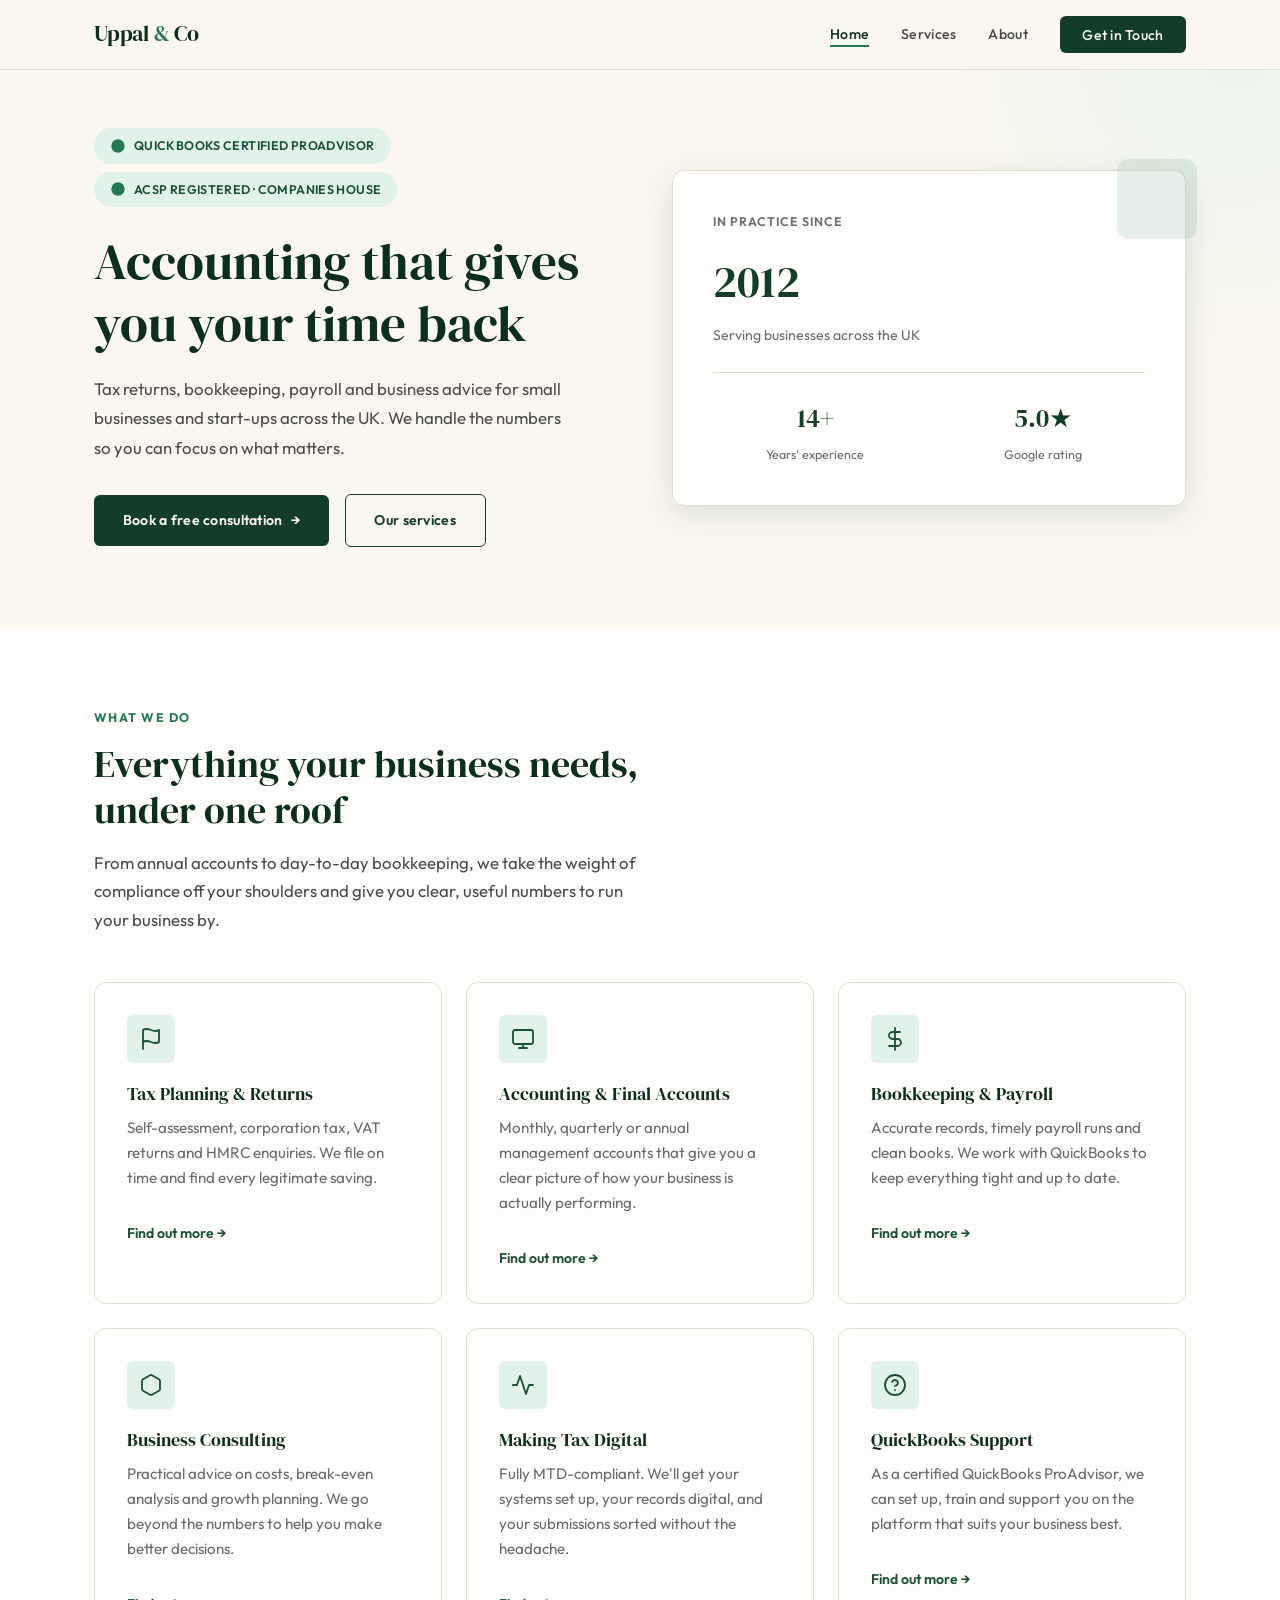
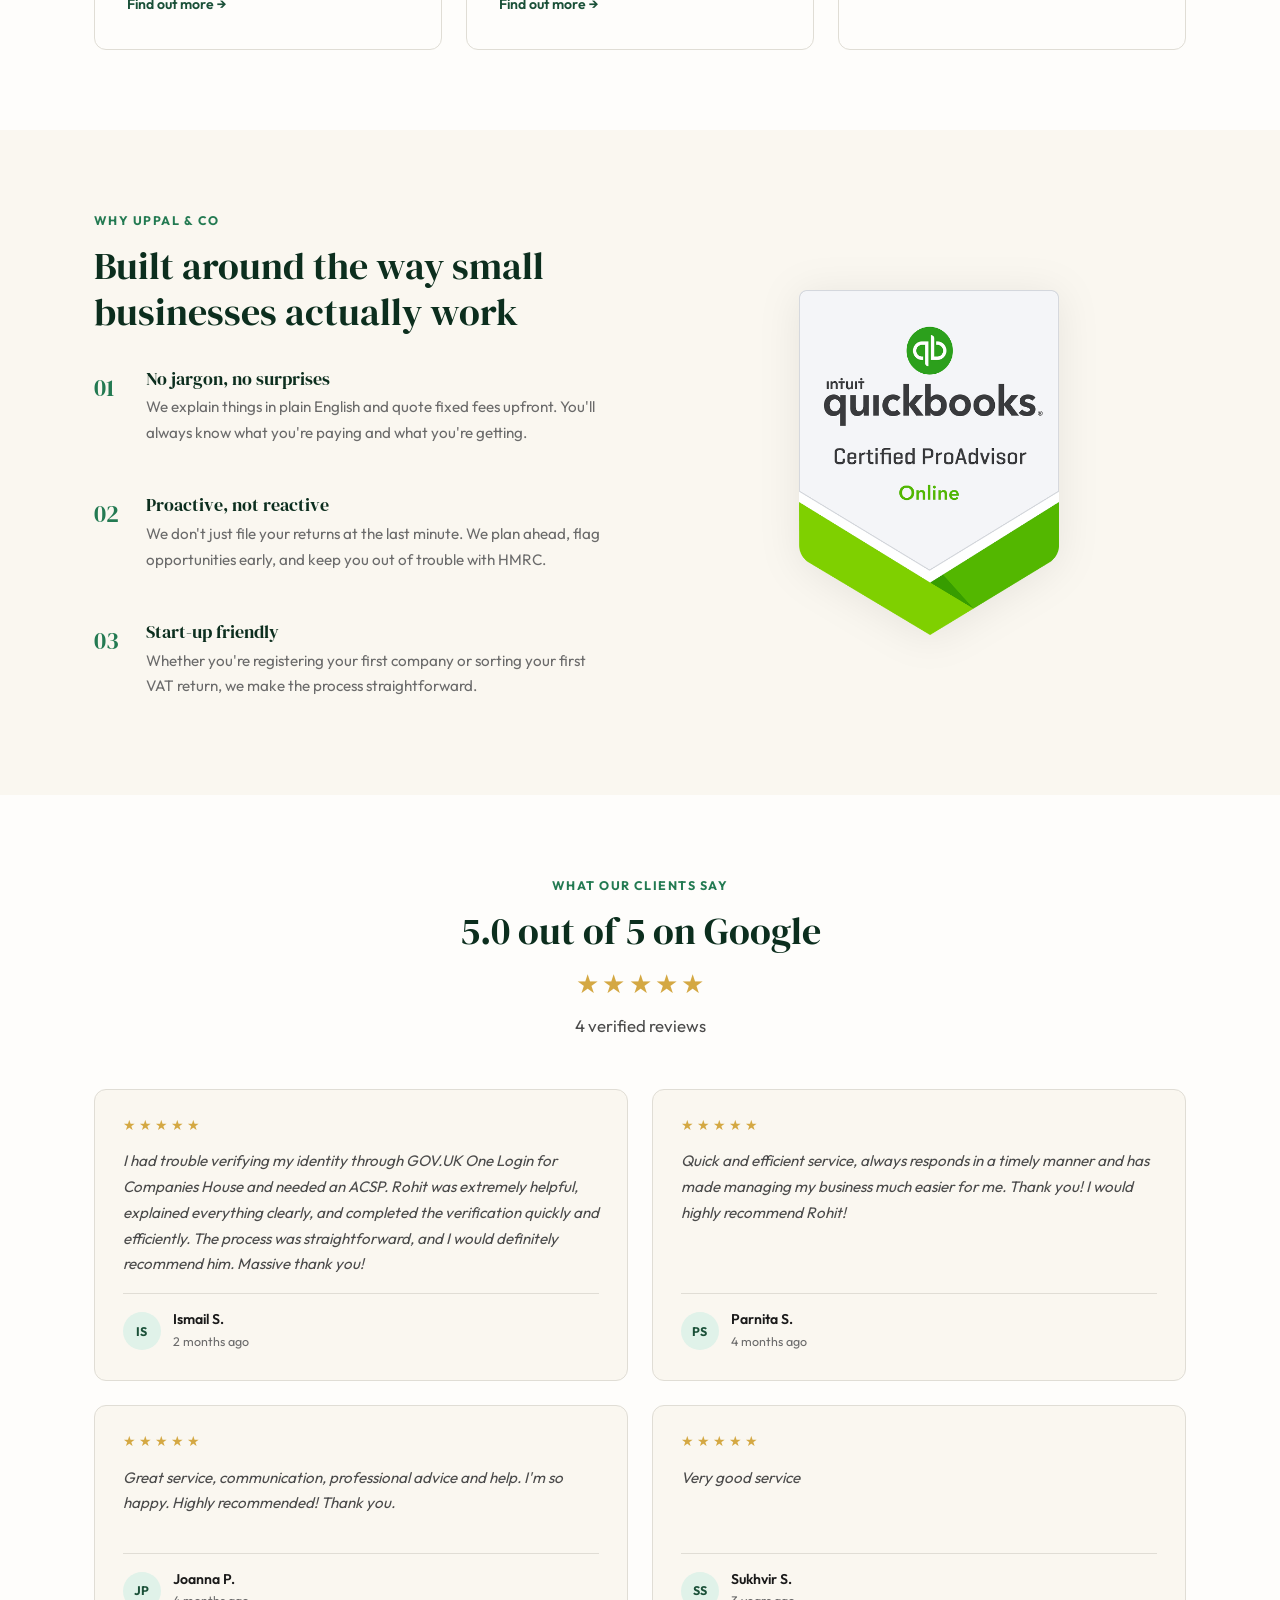
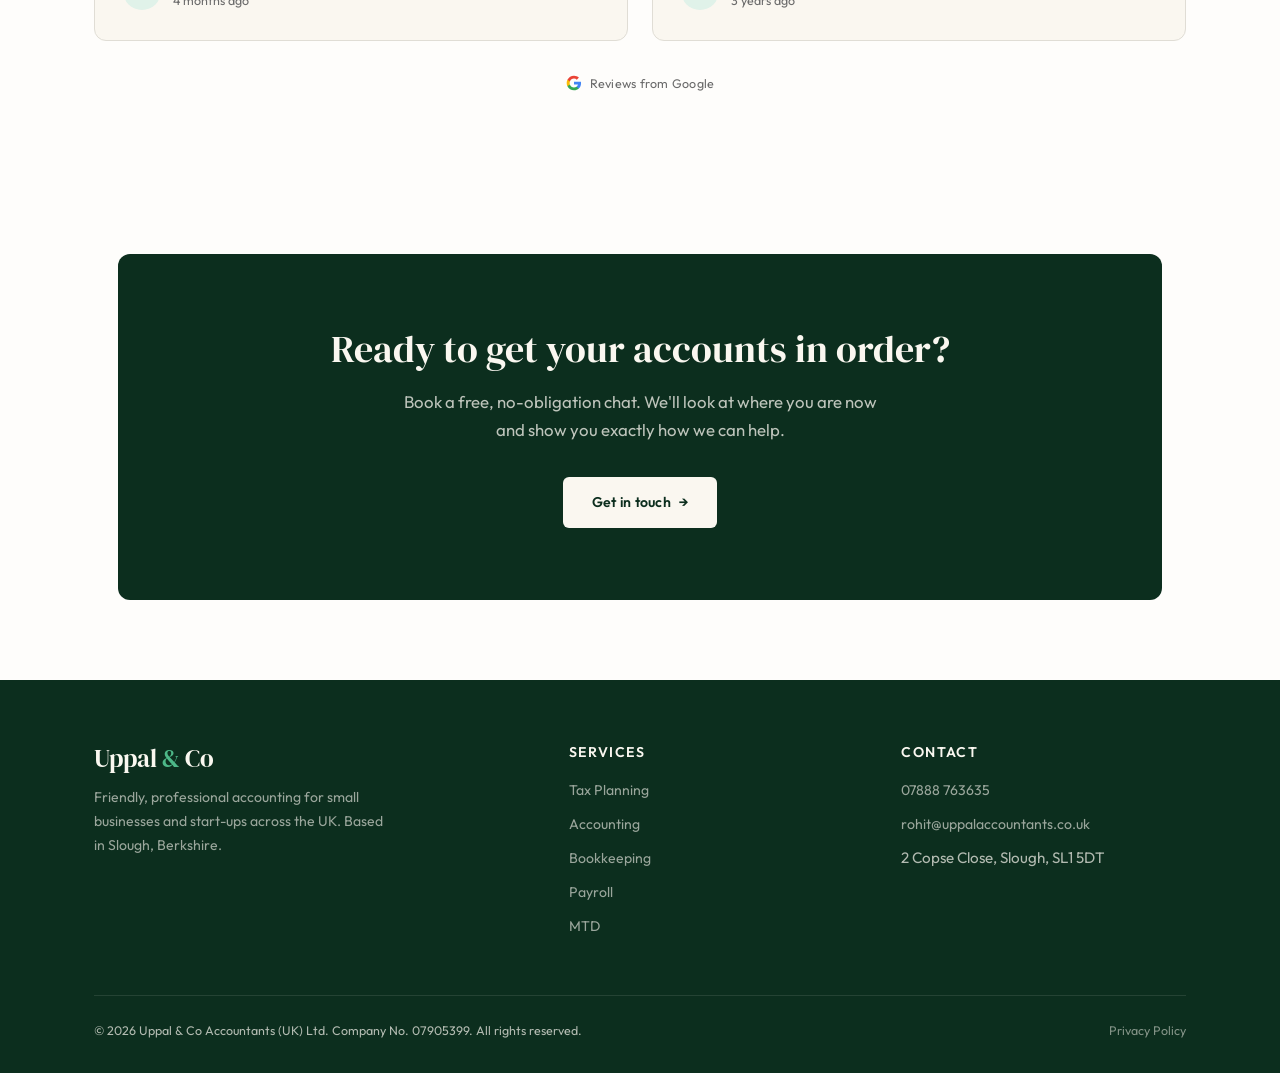
==== commit ca938737: "Apply blocks 2-11: ACSP credentials, Rohit team block, service sections, technical fixes - Block 2: " ====
--- a/index.html
+++ b/index.html
@@ -5,12 +5,19 @@
     <meta name="viewport" content="width=device-width, initial-scale=1.0">
     <title>Uppal &amp; Co Accountants — Accounting, Tax &amp; Bookkeeping in Slough</title>
     <meta name="description" content="Friendly, professional accounting, tax planning and bookkeeping for small businesses and start-ups across the UK. Based in Slough.">
+    <meta property="og:type" content="website">
+    <meta property="og:title" content="Uppal &amp; Co Accountants — Accounting, Tax &amp; Bookkeeping in Slough">
+    <meta property="og:description" content="Friendly, professional accounting, tax planning and bookkeeping for small businesses and start-ups across the UK. Based in Slough.">
+    <meta property="og:url" content="https://uppal.auditdigital.co.uk/">
+    <link rel="icon" type="image/svg+xml" href="data:image/svg+xml,%3Csvg xmlns='http://www.w3.org/2000/svg' viewBox='0 0 32 32'%3E%3Crect width='32' height='32' rx='4' fill='%231A5038'/%3E%3Ctext x='16' y='22' font-family='Georgia,serif' font-size='18' fill='%23FAF7F0' text-anchor='middle'%3EU%3C/text%3E%3C/svg%3E">
     <link rel="preconnect" href="https://fonts.googleapis.com">
     <link rel="preconnect" href="https://fonts.gstatic.com" crossorigin>
     <link href="https://fonts.googleapis.com/css2?family=DM+Serif+Display&family=Outfit:wght@300;400;500;600;700&display=swap" rel="stylesheet">
     <link rel="stylesheet" href="css/styles.css">
 </head>
 <body>
+
+    <a href="#main-content" class="skip-to-content">Skip to main content</a>
 
     <!-- Navigation -->
     <nav class="nav">
@@ -30,13 +37,21 @@
         </div>
     </nav>
 
+    <main id="main-content">
+
     <!-- Hero -->
     <section class="hero">
         <div class="container hero-inner">
             <div class="hero-content">
-                <div class="hero-badge">
-                    <svg viewBox="0 0 24 24"><path d="M9 12l2 2 4-4"/><circle cx="12" cy="12" r="10"/></svg>
-                    QuickBooks Certified ProAdvisor
+                <div class="hero-badges">
+                    <div class="hero-badge">
+                        <svg viewBox="0 0 24 24"><path d="M9 12l2 2 4-4"/><circle cx="12" cy="12" r="10"/></svg>
+                        QuickBooks Certified ProAdvisor
+                    </div>
+                    <div class="hero-badge">
+                        <svg viewBox="0 0 24 24"><path d="M9 12l2 2 4-4"/><circle cx="12" cy="12" r="10"/></svg>
+                        ACSP Registered · Companies House
+                    </div>
                 </div>
                 <h1>Accounting that gives you your time back</h1>
                 <p class="hero-sub">Tax returns, bookkeeping, payroll and business advice for small businesses and start-ups across the UK. We handle the numbers so you can focus on what matters.</p>
@@ -48,17 +63,17 @@
             <div class="hero-visual fade-up">
                 <div class="hero-card">
                     <div class="hero-card-accent"></div>
-                    <div class="hero-card-label">Trusted Since</div>
+                    <div class="hero-card-label">In Practice Since</div>
                     <div class="hero-card-stat">2012</div>
-                    <div class="hero-card-desc">Helping businesses across the UK</div>
+                    <div class="hero-card-desc">Serving businesses across the UK</div>
                     <div class="hero-stat-row">
                         <div class="hero-mini-stat">
-                            <div class="number">10+</div>
+                            <div class="number">14+</div>
                             <div class="label">Years' experience</div>
                         </div>
                         <div class="hero-mini-stat">
-                            <div class="number">MTD</div>
-                            <div class="label">Ready &amp; compliant</div>
+                            <div class="number">5.0&#9733;</div>
+                            <div class="label">Google rating</div>
                         </div>
                     </div>
                 </div>
@@ -159,7 +174,7 @@
                     </div>
                 </div>
                 <div class="trust-image fade-up">
-                    <img src="assets/qb-badge.png" alt="QuickBooks Certified ProAdvisor Online" style="max-width:260px;margin:0 auto;filter:drop-shadow(0 4px 20px rgba(0,0,0,0.08));">
+                    <img src="assets/qb-badge.png" alt="QuickBooks Certified ProAdvisor Online" class="qb-badge-hero">
                 </div>
             </div>
         </div>
@@ -245,6 +260,8 @@
         </div>
     </section>
 
+    </main>
+
     <!-- Footer -->
     <footer class="footer">
         <div class="container">
@@ -273,7 +290,7 @@
                 </div>
             </div>
             <div class="footer-bottom">
-                <span>&copy; 2025 Uppal &amp; Co Accountants (UK) Ltd. All rights reserved.</span>
+                <span>&copy; 2026 Uppal &amp; Co Accountants (UK) Ltd. Company No. 07905399. All rights reserved.</span>
                 <div class="footer-legal">
                     <a href="privacy.html">Privacy Policy</a>
                 </div>
--- a/css/styles.css
+++ b/css/styles.css
@@ -33,6 +33,18 @@
     --radius-lg: 12px;
     --transition: 0.3s ease;
 
+    /* Spacing */
+    --space-xs: 0.5rem;
+    --space-sm: 1rem;
+    --space-md: 1.5rem;
+    --space-lg: 2rem;
+    --space-xl: 3rem;
+    --space-2xl: 4rem;
+    --space-3xl: 6rem;
+    --space-section: 5rem;
+    --max-width: 1140px;
+    --container-padding: 1.5rem;
+
     /* Type scale */
     --text-xs: 0.78rem;     /* labels, badges, footer small */
     --text-sm: 0.88rem;     /* captions, card meta, nav links */
@@ -96,6 +108,26 @@
     max-width: 1140px;
     margin: 0 auto;
     padding: 0 1.5rem;
+}
+
+
+/* --- Skip to Content --- */
+.skip-to-content {
+    position: absolute;
+    left: -9999px;
+    top: 1rem;
+    background: var(--green-800);
+    color: var(--cream);
+    padding: 0.5rem 1.25rem;
+    border-radius: var(--radius);
+    font-size: var(--text-sm);
+    font-weight: 600;
+    z-index: 9999;
+    text-decoration: none;
+}
+
+.skip-to-content:focus {
+    left: 1rem;
 }
 
 
@@ -282,6 +314,19 @@
     fill: var(--green-600);
 }
 
+/* Hero badges wrapper (Block 2 — ACSP) */
+.hero-badges {
+    display: flex;
+    flex-wrap: wrap;
+    gap: 0.5rem;
+    margin-bottom: 1.5rem;
+}
+
+.hero-badges .hero-badge {
+    margin-bottom: 0;
+}
+
+
 .hero-sub {
     font-size: var(--text-md);
     color: var(--text-mid);
@@ -725,6 +770,73 @@
     color: var(--text-light);
     max-width: 360px;
     margin: 0 auto;
+}
+
+
+/* --- Team Block (About page) --- */
+.team-block {
+    text-align: center;
+    padding: 2.5rem;
+    background: var(--cream);
+    border: 1px solid var(--border);
+    border-radius: var(--radius-lg);
+    display: flex;
+    flex-direction: column;
+    align-items: center;
+    gap: 0.75rem;
+}
+
+.team-avatar {
+    width: 80px;
+    height: 80px;
+    background: var(--green-800);
+    color: var(--cream);
+    border-radius: 50%;
+    display: flex;
+    align-items: center;
+    justify-content: center;
+    font-family: 'DM Serif Display', serif;
+    font-size: 1.5rem;
+    margin-bottom: 0.5rem;
+}
+
+.team-role {
+    font-size: var(--text-sm);
+    font-weight: 600;
+    color: var(--green-600);
+    text-transform: uppercase;
+    letter-spacing: 0.08em;
+}
+
+.team-since {
+    font-size: var(--text-sm);
+    color: var(--text-light);
+}
+
+.team-credentials {
+    display: flex;
+    flex-wrap: wrap;
+    gap: 0.5rem;
+    justify-content: center;
+    margin-top: 0.5rem;
+}
+
+.credential-tag {
+    display: inline-flex;
+    align-items: center;
+    background: var(--green-100);
+    color: var(--green-700);
+    font-size: var(--text-xs);
+    font-weight: 600;
+    padding: 0.3rem 0.75rem;
+    border-radius: var(--radius-full);
+    letter-spacing: 0.02em;
+}
+
+.team-qb-badge {
+    max-width: 160px;
+    margin-top: 0.75rem;
+    filter: drop-shadow(0 2px 8px rgba(0, 0, 0, 0.06));
 }
 
 
@@ -939,6 +1051,43 @@
 }
 
 
+/* --- Utilities (replaces inline styles) --- */
+.qb-badge-hero {
+    max-width: 260px;
+    margin: 0 auto;
+    filter: drop-shadow(0 4px 20px rgba(0, 0, 0, 0.08));
+}
+
+.services-hero .hero-sub,
+.about-hero .hero-sub,
+.contact-hero .hero-sub {
+    max-width: 620px;
+}
+
+.service-cta-row {
+    margin-top: 1.5rem;
+}
+
+.map-wrapper-sm {
+    height: 200px;
+}
+
+.btn-full {
+    width: 100%;
+    justify-content: center;
+}
+
+.container-narrow {
+    max-width: 760px;
+}
+
+.privacy-updated {
+    margin-top: 2rem;
+    color: var(--text-light);
+    font-size: var(--text-sm);
+}
+
+
 /* --- Reviews --- */
 .reviews-overall-stars {
     display: flex;
@@ -1109,7 +1258,7 @@
     }
 }
 
-@media (max-width: 640px) {
+@media (max-width: 480px) {
     /* Mobile nav: fullscreen overlay */
     .nav-links {
         display: none;
